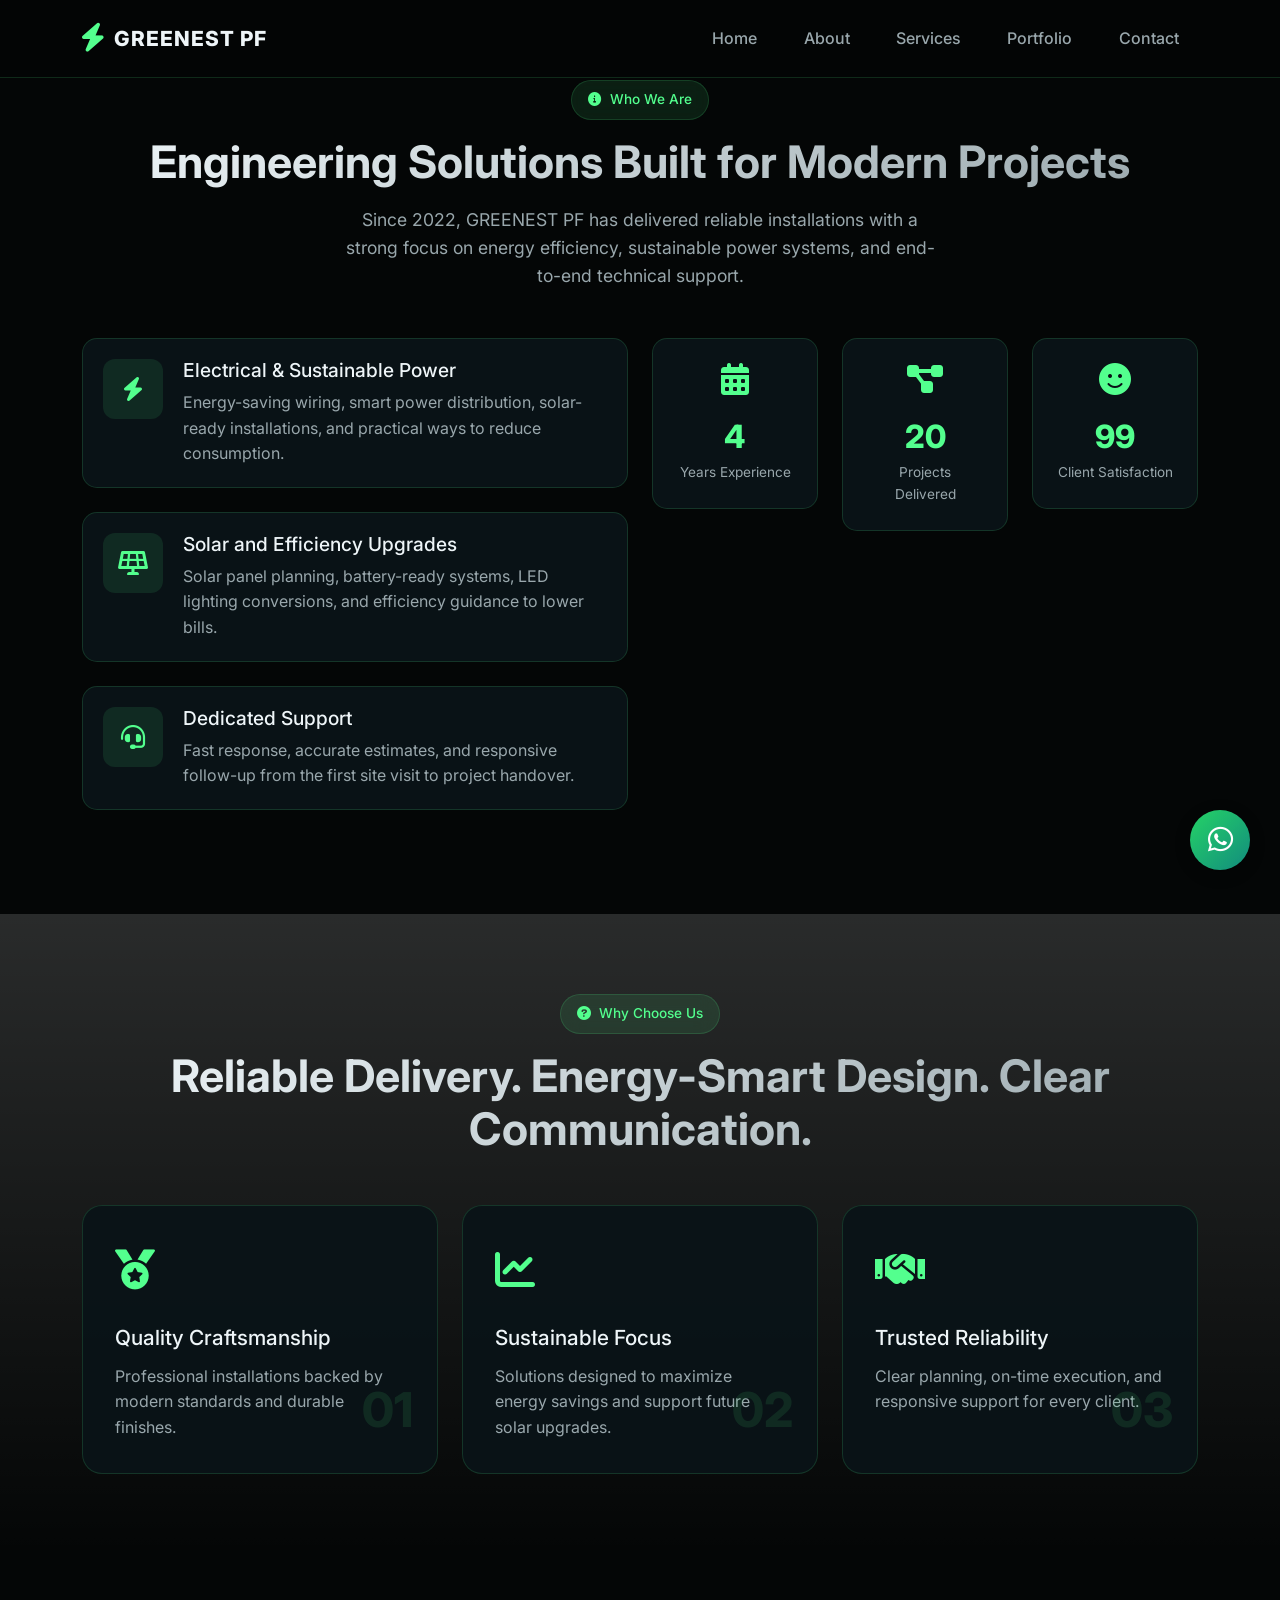
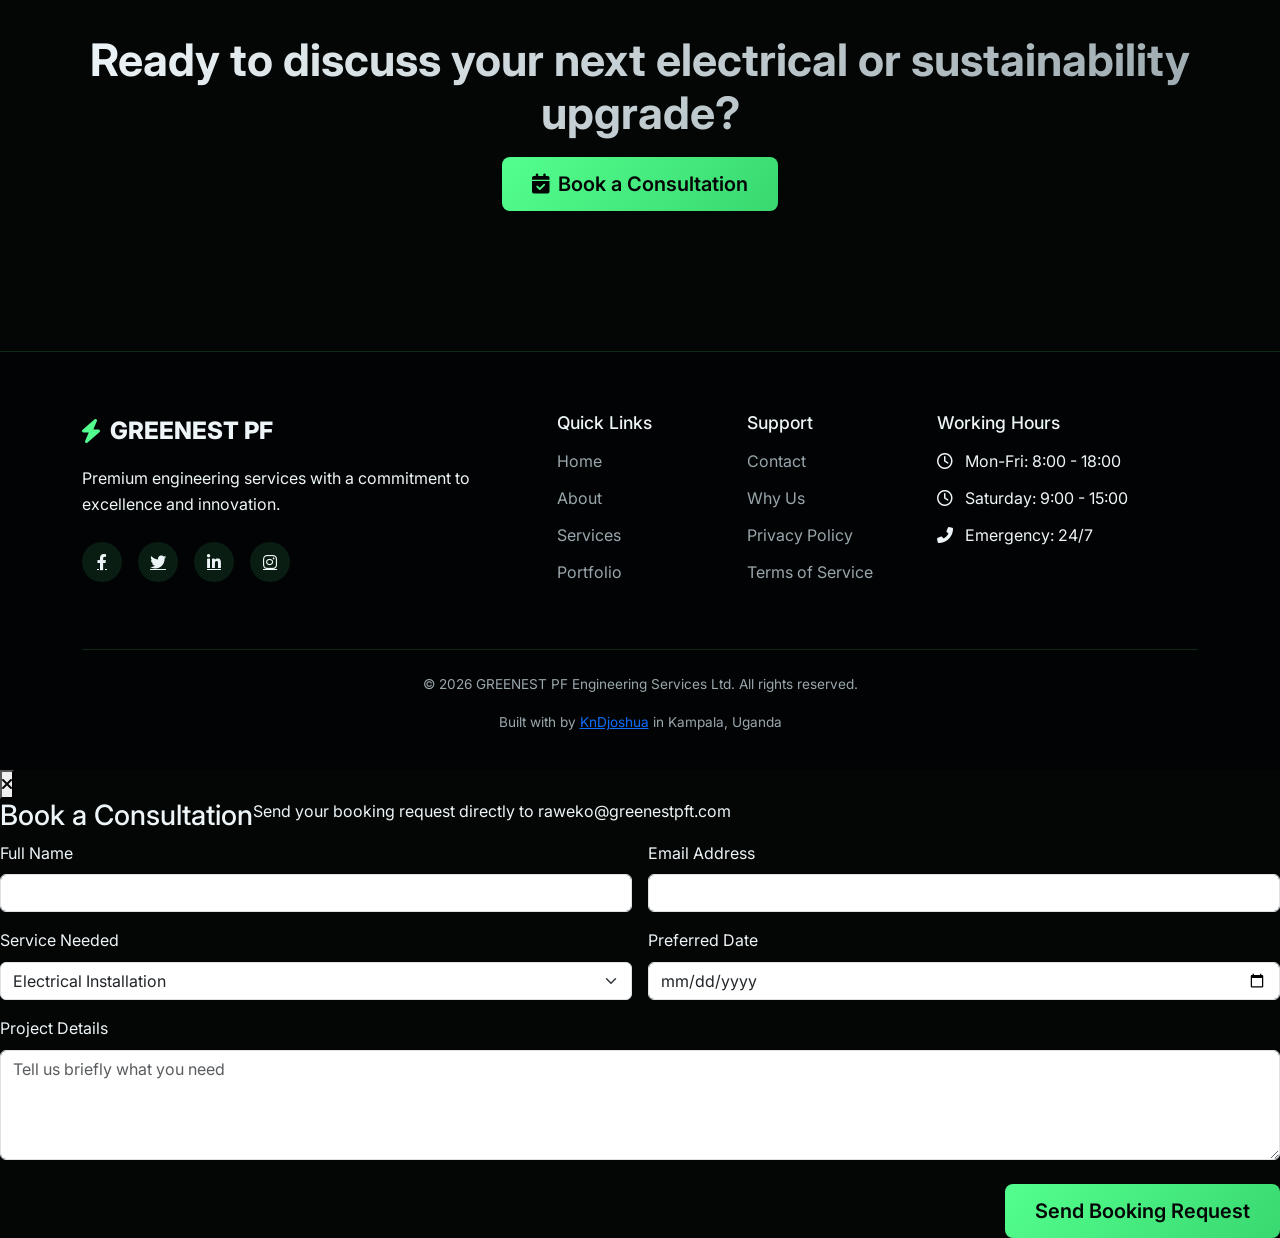
==== about.html @ 0a7f395a "Create about.html" ====
<!DOCTYPE html>
<html lang="en">

<head>
    <meta charset="UTF-8">
    <meta name="viewport" content="width=device-width, initial-scale=1.0, user-scalable=yes">
    <meta name="description"
        content="GREENEST PF Engineering Services Ltd offers electrical, plumbing, tiling, painting, maintenance, gypsum board and fabrication services in Kampala.">
    <meta name="keywords" content="engineering, electrical, plumbing, construction, Kampala, Uganda">
    <meta name="author" content="GREENEST PF Engineering Services Ltd">
    <meta name="theme-color" content="#040606">
    <title>About | GREENEST PF</title>
    <link href="https://cdn.jsdelivr.net/npm/bootstrap@5.3.0/dist/css/bootstrap.min.css" rel="stylesheet">
    <link rel="stylesheet" href="https://cdnjs.cloudflare.com/ajax/libs/font-awesome/6.0.0-beta3/css/all.min.css">
    <link
        href="https://fonts.googleapis.com/css2?family=Inter:opsz,wght@14..32,300;14..32,400;14..32,500;14..32,600;14..32,700;14..32,800&display=swap"
        rel="stylesheet">
    <link href="https://unpkg.com/aos@2.3.1/dist/aos.css" rel="stylesheet">
    <link rel="stylesheet" href="styles.css">
</head>

<body>
    <div class="scroll-progress"></div>

    <nav class="navbar navbar-expand-lg fixed-top" id="mainNav">
        <div class="container">
            <a class="navbar-brand" href="index.html">
                <div class="logo-wrapper">
                    <i class="fas fa-bolt"></i>
                    <span class="brand-text">GREENEST PF</span>
                </div>
            </a>
            <button class="navbar-toggler" type="button" data-bs-toggle="collapse" data-bs-target="#navbarNav"
                aria-controls="navbarNav" aria-expanded="false" aria-label="Toggle navigation">
                <span class="navbar-toggler-icon"></span>
            </button>
            <div class="collapse navbar-collapse" id="navbarNav">
                <ul class="navbar-nav ms-auto">
                    <li class="nav-item"><a class="nav-link" href="index.html">Home</a></li>
                    <li class="nav-item"><a class="nav-link" href="about.html">About</a></li>
                    <li class="nav-item"><a class="nav-link" href="services.html">Services</a></li>
                    <li class="nav-item"><a class="nav-link" href="portfolio.html">Portfolio</a></li>
                    <li class="nav-item"><a class="nav-link" href="contact.html">Contact</a></li>
                </ul>
            </div>
        </div>
    </nav>

    <main>
        <section class="section-padding pt-7" id="about">
            <div class="container">
                <div class="text-center mb-5" data-aos="fade-up">
                    <div class="section-badge d-inline-flex align-items-center mb-3">
                        <i class="fas fa-info-circle me-2"></i>
                        <span>Who We Are</span>
                    </div>
                    <h2 class="section-title mb-3">Engineering Solutions Built for Modern Projects</h2>
                    <p class="section-subtitle mx-auto">Since 2022, GREENEST PF has delivered reliable installations
                        with a strong focus on energy efficiency, sustainable power systems, and end-to-end technical
                        support.</p>
                </div>

                <div class="row g-4 align-items-start">
                    <div class="col-lg-6" data-aos="fade-right" data-aos-delay="100">
                        <div class="about-features">
                            <div class="about-feature mb-4">
                                <div class="feature-icon"><i class="fas fa-bolt"></i></div>
                                <div class="feature-content">
                                    <h3>Electrical & Sustainable Power</h3>
                                    <p>Energy-saving wiring, smart power distribution, solar-ready installations, and
                                        practical ways to reduce consumption.</p>
                                </div>
                            </div>
                            <div class="about-feature mb-4">
                                <div class="feature-icon"><i class="fas fa-solar-panel"></i></div>
                                <div class="feature-content">
                                    <h3>Solar and Efficiency Upgrades</h3>
                                    <p>Solar panel planning, battery-ready systems, LED lighting conversions, and
                                        efficiency guidance to lower bills.</p>
                                </div>
                            </div>
                            <div class="about-feature mb-4">
                                <div class="feature-icon"><i class="fas fa-headset"></i></div>
                                <div class="feature-content">
                                    <h3>Dedicated Support</h3>
                                    <p>Fast response, accurate estimates, and responsive follow-up from the first site
                                        visit to project handover.</p>
                                </div>
                            </div>
                        </div>
                    </div>

                    <div class="col-lg-6" data-aos="fade-left" data-aos-delay="200">
                        <div class="row g-4">
                            <div class="col-md-4">
                                <div class="stats-card text-center">
                                    <i class="fas fa-calendar-alt stats-icon"></i>
                                    <div class="stats-number" data-count="4">0</div>
                                    <div class="stats-label">Years Experience</div>
                                </div>
                            </div>
                            <div class="col-md-4">
                                <div class="stats-card text-center">
                                    <i class="fas fa-project-diagram stats-icon"></i>
                                    <div class="stats-number" data-count="20">0</div>
                                    <div class="stats-label">Projects Delivered</div>
                                </div>
                            </div>
                            <div class="col-md-4">
                                <div class="stats-card text-center">
                                    <i class="fas fa-smile stats-icon"></i>
                                    <div class="stats-number" data-count="99">0</div>
                                    <div class="stats-label">Client Satisfaction</div>
                                </div>
                            </div>
                        </div>
                    </div>
                </div>
            </div>
        </section>

        <section class="section-padding bg-gradient">
            <div class="container">
                <div class="text-center mb-5" data-aos="fade-up">
                    <div class="section-badge d-inline-flex align-items-center mb-3">
                        <i class="fas fa-question-circle me-2"></i>
                        <span>Why Choose Us</span>
                    </div>
                    <h2 class="section-title mb-3">Reliable Delivery. Energy-Smart Design. Clear Communication.</h2>
                </div>
                <div class="row g-4">
                    <div class="col-md-4" data-aos="fade-up" data-aos-delay="0">
                        <div class="why-card">
                            <div class="why-icon"><i class="fas fa-medal"></i></div>
                            <h3>Quality Craftsmanship</h3>
                            <p>Professional installations backed by modern standards and durable finishes.</p>
                            <div class="why-number">01</div>
                        </div>
                    </div>
                    <div class="col-md-4" data-aos="fade-up" data-aos-delay="100">
                        <div class="why-card">
                            <div class="why-icon"><i class="fas fa-chart-line"></i></div>
                            <h3>Sustainable Focus</h3>
                            <p>Solutions designed to maximize energy savings and support future solar upgrades.</p>
                            <div class="why-number">02</div>
                        </div>
                    </div>
                    <div class="col-md-4" data-aos="fade-up" data-aos-delay="200">
                        <div class="why-card">
                            <div class="why-icon"><i class="fas fa-handshake"></i></div>
                            <h3>Trusted Reliability</h3>
                            <p>Clear planning, on-time execution, and responsive support for every client.</p>
                            <div class="why-number">03</div>
                        </div>
                    </div>
                </div>
            </div>
        </section>

        <section class="section-padding text-center" data-aos="fade-up">
            <div class="container">
                <h3 class="section-title mb-3">Ready to discuss your next electrical or sustainability upgrade?</h3>
                <button type="button" class="btn btn-primary btn-lg open-booking">
                    <i class="fas fa-calendar-check me-2"></i>Book a Consultation
                </button>
            </div>
        </section>
    </main>

    <footer class="footer">
        <div class="container">
            <div class="row g-4">
                <div class="col-lg-5">
                    <div class="footer-brand"><i class="fas fa-bolt"></i><span>GREENEST PF</span></div>
                    <p class="mt-3">Premium engineering services with a commitment to excellence and innovation.</p>
                    <div class="social-links mt-4">
                        <a href="#"><i class="fab fa-facebook-f"></i></a>
                        <a href="#"><i class="fab fa-twitter"></i></a>
                        <a href="#"><i class="fab fa-linkedin-in"></i></a>
                        <a href="#"><i class="fab fa-instagram"></i></a>
                    </div>
                </div>
                <div class="col-lg-2">
                    <h4>Quick Links</h4>
                    <ul class="footer-links list-unstyled">
                        <li><a href="index.html">Home</a></li>
                        <li><a href="about.html">About</a></li>
                        <li><a href="services.html">Services</a></li>
                        <li><a href="portfolio.html">Portfolio</a></li>
                    </ul>
                </div>
                <div class="col-lg-2">
                    <h4>Support</h4>
                    <ul class="footer-links list-unstyled">
                        <li><a href="contact.html">Contact</a></li>
                        <li><a href="about.html">Why Us</a></li>
                        <li><a href="#">Privacy Policy</a></li>
                        <li><a href="#">Terms of Service</a></li>
                    </ul>
                </div>
                <div class="col-lg-3">
                    <h4>Working Hours</h4>
                    <ul class="footer-links list-unstyled">
                        <li><i class="far fa-clock me-2"></i> Mon-Fri: 8:00 - 18:00</li>
                        <li><i class="far fa-clock me-2"></i> Saturday: 9:00 - 15:00</li>
                        <li><i class="fas fa-phone-alt me-2"></i> Emergency: 24/7</li>
                    </ul>
                </div>
            </div>

            <div class="footer-bottom text-center mt-5 pt-4">
                <p>&copy; 2026 GREENEST PF Engineering Services Ltd. All rights reserved.</p>
                <p class="mt-2">Built with by <a href="https://kndjoshua.github.io/KnD/">KnDjoshua</a> in Kampala,
                    Uganda</p>
            </div>
        </div>
    </footer>

    <a href="https://wa.me/256783756775" class="whatsapp-float" target="_blank">
        <i class="fab fa-whatsapp"></i>
        <span class="whatsapp-tooltip">Chat with us</span>
    </a>

    <div class="booking-modal" id="bookingModal" aria-hidden="true">
        <div class="booking-modal-content">
            <button type="button" class="modal-close close-booking"><i class="fas fa-times"></i></button>
            <div class="modal-header">
                <h3>Book a Consultation</h3>
                <p>Send your booking request directly to raweko@greenestpft.com</p>
            </div>
            <form id="bookingForm" class="booking-form">
                <div class="row g-3">
                    <div class="col-md-6">
                        <label for="bookingName" class="form-label">Full Name</label>
                        <input type="text" id="bookingName" name="name" class="form-control" required>
                    </div>
                    <div class="col-md-6">
                        <label for="bookingEmail" class="form-label">Email Address</label>
                        <input type="email" id="bookingEmail" name="email" class="form-control" required>
                    </div>
                    <div class="col-md-6">
                        <label for="bookingService" class="form-label">Service Needed</label>
                        <select id="bookingService" name="service" class="form-select" required>
                            <option value="Electrical Installation">Electrical Installation</option>
                            <option value="Solar & Efficiency Upgrade">Solar & Efficiency Upgrade</option>
                            <option value="Plumbing">Plumbing</option>
                            <option value="Tiling & Painting">Tiling & Painting</option>
                            <option value="Maintenance">Maintenance</option>
                            <option value="Gypsum Board Works">Gypsum Board Works</option>
                            <option value="Fabrication & Aluminum">Fabrication & Aluminum</option>
                        </select>
                    </div>
                    <div class="col-md-6">
                        <label for="bookingDate" class="form-label">Preferred Date</label>
                        <input type="date" id="bookingDate" name="date" class="form-control">
                    </div>
                    <div class="col-12">
                        <label for="bookingMessage" class="form-label">Project Details</label>
                        <textarea id="bookingMessage" name="message" class="form-control" rows="4"
                            placeholder="Tell us briefly what you need"></textarea>
                    </div>
                </div>
                <div class="text-end mt-4">
                    <button type="submit" class="btn btn-primary btn-lg">Send Booking Request</button>
                </div>
            </form>
        </div>
    </div>

    <script src="https://cdn.jsdelivr.net/npm/bootstrap@5.3.0/dist/js/bootstrap.bundle.min.js"></script>
    <script src="https://unpkg.com/aos@2.3.1/dist/aos.js"></script>
    <script src="script.js"></script>
</body>

</html>
---- styles.css ----
﻿/* ============================================
   VARIABLES & BASE STYLES
   ============================================ */
:root {
  --primary: #53ff8e;
  --primary-dark: #39d870;
  --primary-rgb: 83, 255, 142;
  --primary-glow: rgba(83, 255, 142, 0.3);
  
  --bg-dark: #040606;
  --bg-darker: #020304;
  --bg-card: rgba(10, 20, 24, 0.95);
  
  --text-primary: #eef5f8;
  --text-secondary: #99a7ac;
  --text-muted: #6b7b80;
  
  --border-light: rgba(83, 255, 142, 0.15);
  
  --transition-base: all 0.3s cubic-bezier(0.4, 0, 0.2, 1);
  --transition-slow: all 0.5s cubic-bezier(0.4, 0, 0.2, 1);
}

* {
  margin: 0;
  padding: 0;
  box-sizing: border-box;
}

html {
  scroll-behavior: smooth;
  scroll-padding-top: 80px;
}

body {
  background: var(--bg-dark);
  color: var(--text-primary);
  font-family: 'Inter', sans-serif;
  line-height: 1.6;
  overflow-x: hidden;
}

/* ============================================
   SCROLLBAR STYLING
   ============================================ */
::-webkit-scrollbar {
  width: 8px;
}

::-webkit-scrollbar-track {
  background: var(--bg-darker);
}

::-webkit-scrollbar-thumb {
  background: var(--primary);
  border-radius: 10px;
}

::-webkit-scrollbar-thumb:hover {
  background: var(--primary-dark);
}

/* ============================================
   SCROLL PROGRESS BAR
   ============================================ */
.scroll-progress {
  position: fixed;
  top: 0;
  left: 0;
  width: 0%;
  height: 3px;
  background: linear-gradient(90deg, var(--primary), var(--primary-dark));
  z-index: 1001;
  transition: width 0.1s ease;
}

/* ============================================
   SECTION PADDING
   ============================================ */
.section-padding {
  padding: 80px 0;
}

@media (max-width: 768px) {
  .section-padding {
    padding: 60px 0;
  }
}

/* ============================================
   GRADIENT BACKGROUND
   ============================================ */
.bg-gradient {
  background: linear-gradient(135deg, rgba(83, 255, 142, 0.03), rgba(83, 255, 142, 0.01));
  position: relative;
}

/* ============================================
   TYPOGRAPHY
   ============================================ */
.gradient-text {
  background: linear-gradient(135deg, var(--primary), #ffffff);
  -webkit-background-clip: text;
  background-clip: text;
  color: transparent;
}

.section-badge {
  display: inline-flex !important;
  padding: 8px 16px;
  background: rgba(var(--primary-rgb), 0.1);
  border: 1px solid var(--border-light);
  border-radius: 100px;
  font-size: 0.85rem;
  font-weight: 500;
  color: var(--primary);
  backdrop-filter: blur(10px);
}

.section-title {
  font-size: clamp(1.8rem, 4vw, 2.8rem);
  font-weight: 700;
  background: linear-gradient(135deg, var(--text-primary), var(--text-secondary));
  -webkit-background-clip: text;
  background-clip: text;
  color: transparent;
}

.section-subtitle {
  color: var(--text-secondary);
  max-width: 600px;
  font-size: 1.1rem;
}

/* ============================================
   NAVIGATION
   ============================================ */
.navbar {
  background: rgba(4, 6, 6, 0.95);
  backdrop-filter: blur(20px);
  padding: 1rem 0;
  transition: var(--transition-base);
  border-bottom: 1px solid var(--border-light);
}

.navbar.scrolled {
  padding: 0.7rem 0;
  background: rgba(4, 6, 6, 0.98);
  box-shadow: 0 4px 20px rgba(0, 0, 0, 0.3);
}

.navbar-brand {
  padding: 0;
}

.logo-wrapper {
  display: flex;
  align-items: center;
  gap: 10px;
}

.logo-wrapper i {
  font-size: 1.8rem;
  color: var(--primary);
  animation: pulse 2s infinite;
}

@keyframes pulse {
  0%, 100% {
    text-shadow: 0 0 0px var(--primary-glow);
  }
  50% {
    text-shadow: 0 0 10px var(--primary-glow);
  }
}

.brand-text {
  font-size: 1.3rem;
  font-weight: 800;
  letter-spacing: 1px;
  color: var(--text-primary);
}

.navbar-nav {
  gap: 0.5rem;
}

.nav-link {
  color: var(--text-secondary) !important;
  font-weight: 500;
  padding: 0.6rem 1.2rem !important;
  border-radius: 100px;
  transition: var(--transition-base);
}

.nav-link:hover,
.nav-link.active {
  color: var(--primary) !important;
  background: rgba(var(--primary-rgb), 0.1);
}

.navbar-toggler {
  border-color: var(--border-light);
  background: rgba(255, 255, 255, 0.05);
}

.navbar-toggler-icon {
  background-image: url("data:image/svg+xml,%3csvg xmlns='http://www.w3.org/2000/svg' viewBox='0 0 30 30'%3e%3cpath stroke='rgba(83, 255, 142, 1)' stroke-linecap='round' stroke-miterlimit='10' stroke-width='2' d='M4 7h22M4 15h22M4 23h22'/%3e%3c/svg%3e");
}

/* ============================================
   HERO SECTION
   ============================================ */
.hero-section {
  min-height: 100vh;
  display: flex;
  align-items: center;
  position: relative;
  overflow: hidden;
  padding: 100px 0 60px;
}

.hero-overlay {
  position: absolute;
  inset: 0;
  background: 
    radial-gradient(circle at 20% 50%, rgba(83, 255, 142, 0.08), transparent 50%),
    radial-gradient(circle at 80% 80%, rgba(83, 255, 142, 0.05), transparent 50%);
  pointer-events: none;
}

.hero-badge {
  display: inline-flex;
  align-items: center;
  padding: 8px 16px;
  background: rgba(var(--primary-rgb), 0.1);
  border: 1px solid var(--border-light);
  border-radius: 100px;
  font-size: 0.85rem;
  backdrop-filter: blur(10px);
}

.hero-title {
  font-size: clamp(2rem, 5vw, 4rem);
  font-weight: 800;
  line-height: 1.2;
}

.hero-text {
  color: var(--text-secondary);
  font-size: 1.1rem;
  line-height: 1.8;
}

.btn-primary {
  background: linear-gradient(135deg, var(--primary), var(--primary-dark));
  border: none;
  color: var(--bg-dark);
  font-weight: 600;
  padding: 12px 30px;
  transition: var(--transition-base);
}

.btn-primary:hover {
  transform: translateY(-3px);
  box-shadow: 0 8px 25px var(--primary-glow);
}

.btn-outline-light {
  border: 2px solid var(--border-light);
  color: var(--text-primary);
  padding: 12px 30px;
  transition: var(--transition-base);
}

.btn-outline-light:hover {
  border-color: var(--primary);
  background: rgba(var(--primary-rgb), 0.1);
  transform: translateY(-3px);
}

.stat-card {
  text-align: center;
}

.stat-number {
  font-size: 2rem;
  font-weight: 800;
  color: var(--primary);
}

.stat-label {
  font-size: 0.85rem;
  color: var(--text-secondary);
}

.hero-card {
  background: var(--bg-card);
  backdrop-filter: blur(20px);
  border: 1px solid var(--border-light);
  border-radius: 20px;
  padding: 2rem;
  box-shadow: 0 20px 40px rgba(0, 0, 0, 0.3);
}

.hero-card-header {
  display: flex;
  align-items: center;
  padding-bottom: 1rem;
  margin-bottom: 1.5rem;
  border-bottom: 1px solid var(--border-light);
  color: var(--primary);
  font-weight: 600;
}

.hero-service-list li {
  padding: 12px 0;
  color: var(--text-secondary);
  transition: var(--transition-base);
  cursor: pointer;
}

.hero-service-list li:hover {
  transform: translateX(10px);
  color: var(--text-primary);
}

.hero-service-list li i {
  color: var(--primary);
  width: 25px;
}

.hero-card-footer {
  display: flex;
  align-items: center;
  padding-top: 1rem;
  margin-top: 1rem;
  border-top: 1px solid var(--border-light);
  font-size: 0.85rem;
  color: var(--primary);
}

.scroll-indicator {
  position: absolute;
  bottom: 30px;
  left: 50%;
  transform: translateX(-50%);
  display: flex;
  align-items: center;
  gap: 10px;
  color: var(--text-secondary);
  font-size: 0.85rem;
  animation: bounce 2s infinite;
  cursor: pointer;
}

@keyframes bounce {
  0%, 100% {
    transform: translateX(-50%) translateY(0);
  }
  50% {
    transform: translateX(-50%) translateY(10px);
  }
}

/* ============================================
   ABOUT SECTION
   ============================================ */
.about-feature {
  display: flex;
  gap: 20px;
  padding: 20px;
  background: var(--bg-card);
  border-radius: 15px;
  border: 1px solid var(--border-light);
  transition: var(--transition-base);
}

.about-feature:hover {
  transform: translateX(10px);
  border-color: var(--primary);
}

.feature-icon {
  width: 60px;
  height: 60px;
  background: rgba(var(--primary-rgb), 0.1);
  border-radius: 12px;
  display: flex;
  align-items: center;
  justify-content: center;
  font-size: 1.5rem;
  color: var(--primary);
  flex-shrink: 0;
}

.feature-content h3 {
  font-size: 1.2rem;
  margin-bottom: 0.5rem;
}

.feature-content p {
  color: var(--text-secondary);
  margin: 0;
}

.stats-card {
  background: var(--bg-card);
  border: 1px solid var(--border-light);
  border-radius: 15px;
  padding: 1.5rem;
  transition: var(--transition-base);
}

.stats-card:hover {
  transform: translateY(-5px);
  border-color: var(--primary);
}

.stats-icon {
  font-size: 2rem;
  color: var(--primary);
  margin-bottom: 1rem;
}

.stats-number {
  font-size: 2rem;
  font-weight: 800;
  color: var(--primary);
}

.stats-label {
  font-size: 0.85rem;
  color: var(--text-secondary);
}

/* ============================================
   SERVICES SECTION
   ============================================ */
.service-card {
  background: var(--bg-card);
  border: 1px solid var(--border-light);
  border-radius: 20px;
  padding: 2rem;
  position: relative;
  overflow: hidden;
  transition: var(--transition-base);
  height: 100%;
}

.service-card:hover {
  transform: translateY(-8px);
  border-color: var(--primary);
  box-shadow: 0 10px 30px rgba(0, 0, 0, 0.3);
}

.service-icon {
  font-size: 2.5rem;
  color: var(--primary);
  margin-bottom: 1.5rem;
}

.service-card h3 {
  font-size: 1.3rem;
  margin-bottom: 0.8rem;
}

.service-card p {
  color: var(--text-secondary);
  line-height: 1.6;
  margin: 0;
}

.service-overlay {
  position: absolute;
  inset: 0;
  background: radial-gradient(circle at center, rgba(var(--primary-rgb), 0.05), transparent);
  opacity: 0;
  transition: var(--transition-base);
}

.service-card:hover .service-overlay {
  opacity: 1;
}

/* ============================================
   PORTFOLIO SECTION
   ============================================ */
.portfolio-card {
  position: relative;
  border-radius: 15px;
  overflow: hidden;
  cursor: pointer;
  aspect-ratio: 1;
}

.portfolio-image {
  width: 100%;
  height: 100%;
  background: linear-gradient(135deg, rgba(var(--primary-rgb), 0.1), rgba(var(--primary-rgb), 0.05));
  display: flex;
  align-items: center;
  justify-content: center;
  font-size: 4rem;
  color: var(--primary);
  transition: var(--transition-base);
}

.portfolio-overlay {
  position: absolute;
  inset: 0;
  background: rgba(4, 6, 6, 0.95);
  backdrop-filter: blur(10px);
  display: flex;
  flex-direction: column;
  align-items: center;
  justify-content: center;
  text-align: center;
  opacity: 0;
  transition: var(--transition-base);
  padding: 1.5rem;
}

.portfolio-card:hover .portfolio-overlay {
  opacity: 1;
}

.portfolio-card:hover .portfolio-image {
  transform: scale(1.1);
}

.portfolio-overlay h4 {
  font-size: 1.2rem;
  margin-bottom: 0.5rem;
}

.portfolio-overlay p {
  color: var(--text-secondary);
  margin-bottom: 1rem;
}

.view-more {
  color: var(--primary);
  font-size: 0.85rem;
  font-weight: 500;
}

/* ============================================
   WHY US SECTION
   ============================================ */
.why-card {
  background: var(--bg-card);
  border: 1px solid var(--border-light);
  border-radius: 20px;
  padding: 2rem;
  position: relative;
  transition: var(--transition-base);
  height: 100%;
}

.why-card:hover {
  transform: translateY(-5px);
  border-color: var(--primary);
}

.why-icon {
  font-size: 2.5rem;
  color: var(--primary);
  margin-bottom: 1.5rem;
}

.why-card h3 {
  font-size: 1.3rem;
  margin-bottom: 0.8rem;
}

.why-card p {
  color: var(--text-secondary);
  margin: 0;
}

.why-number {
  position: absolute;
  bottom: 1.5rem;
  right: 1.5rem;
  font-size: 3rem;
  font-weight: 800;
  color: rgba(var(--primary-rgb), 0.1);
}

/* ============================================
   CONTACT SECTION
   ============================================ */
.contact-info {
  background: var(--bg-card);
  border: 1px solid var(--border-light);
  border-radius: 20px;
  padding: 2rem;
  height: 100%;
}

.contact-icon {
  width: 50px;
  height: 50px;
  background: rgba(var(--primary-rgb), 0.1);
  border-radius: 12px;
  display: flex;
  align-items: center;
  justify-content: center;
  font-size: 1.3rem;
  color: var(--primary);
  flex-shrink: 0;
  margin-right: 1rem;
}

.contact-item h4 {
  font-size: 1rem;
  color: var(--text-secondary);
  margin-bottom: 0.3rem;
}

.contact-item a,
.contact-item p {
  color: var(--text-primary);
  text-decoration: none;
  transition: var(--transition-base);
}

.contact-item a:hover {
  color: var(--primary);
}

.contact-map {
  background: var(--bg-card);
  border: 1px solid var(--border-light);
  border-radius: 20px;
  overflow: hidden;
  height: 100%;
  min-height: 400px;
}

/* ============================================
   FOOTER
   ============================================ */
.footer {
  background: var(--bg-darker);
  border-top: 1px solid var(--border-light);
  padding: 60px 0 20px;
  margin-top: 60px;
}

.footer-brand {
  display: inline-flex;
  align-items: center;
  gap: 10px;
  font-size: 1.5rem;
  font-weight: 800;
}

.footer-brand i {
  color: var(--primary);
}

.footer-brand span {
  color: var(--text-primary);
}

.footer h4 {
  font-size: 1.1rem;
  margin-bottom: 1rem;
  color: var(--text-primary);
}

.footer-links li {
  margin-bottom: 0.7rem;
}

.footer-links a {
  color: var(--text-secondary);
  text-decoration: none;
  transition: var(--transition-base);
}

.footer-links a:hover {
  color: var(--primary);
  padding-left: 5px;
}

.social-links {
  display: flex;
  gap: 1rem;
}

.social-links a {
  width: 40px;
  height: 40px;
  background: rgba(var(--primary-rgb), 0.1);
  border-radius: 50%;
  display: flex;
  align-items: center;
  justify-content: center;
  color: var(--text-primary);
  transition: var(--transition-base);
}

.social-links a:hover {
  background: var(--primary);
  color: var(--bg-dark);
  transform: translateY(-3px);
}

.footer-bottom {
  border-top: 1px solid var(--border-light);
  padding-top: 20px;
  margin-top: 20px;
  color: var(--text-secondary);
  font-size: 0.85rem;
}

/* ============================================
   WHATSAPP FLOAT BUTTON
   ============================================ */
.whatsapp-float {
  position: fixed;
  bottom: 30px;
  right: 30px;
  width: 60px;
  height: 60px;
  background: linear-gradient(135deg, #25d366, #128C7E);
  border-radius: 50%;
  display: flex;
  align-items: center;
  justify-content: center;
  color: white;
  font-size: 1.8rem;
  box-shadow: 0 4px 15px rgba(0, 0, 0, 0.3);
  transition: var(--transition-base);
  z-index: 99;
  text-decoration: none;
}

.whatsapp-float:hover {
  transform: scale(1.1) rotate(5deg);
  box-shadow: 0 8px 25px rgba(0, 0, 0, 0.4);
  color: white;
}

.whatsapp-tooltip {
  position: absolute;
  right: 70px;
  background: var(--bg-card);
  backdrop-filter: blur(10px);
  padding: 0.5rem 1rem;
  border-radius: 100px;
  font-size: 0.8rem;
  white-space: nowrap;
  opacity: 0;
  pointer-events: none;
  transition: var(--transition-base);
}

.whatsapp-float:hover .whatsapp-tooltip {
  opacity: 1;
  transform: translateX(-5px);
}

/* ============================================
   RESPONSIVE FIXES
   ============================================ */
@media (max-width: 991px) {
  .navbar-collapse {
    background: rgba(4, 6, 6, 0.98);
    backdrop-filter: blur(20px);
    padding: 1rem;
    border-radius: 15px;
    margin-top: 1rem;
  }
  
  .navbar-nav {
    gap: 0;
  }
  
  .nav-link {
    text-align: center;
    padding: 0.8rem !important;
  }
}

@media (max-width: 768px) {
  .hero-section {
    padding: 80px 0 40px;
  }
  
  .hero-buttons {
    flex-direction: column;
  }
  
  .hero-buttons .btn {
    width: 100%;
  }
  
  .hero-stats {
    margin-top: 1rem;
  }
  
  .about-feature {
    flex-direction: column;
    text-align: center;
  }
  
  .feature-icon {
    margin: 0 auto;
  }
  
  .stats-card {
    margin-bottom: 1rem;
  }
  
  .contact-map {
    min-height: 300px;
  }
  
  .footer {
    text-align: center;
  }
  
  .social-links {
    justify-content: center;
  }
  
  .whatsapp-float {
    bottom: 20px;
    right: 20px;
    width: 50px;
    height: 50px;
    font-size: 1.5rem;
  }
}

@media (max-width: 576px) {
  .section-padding {
    padding: 40px 0;
  }
  
  .hero-stats .col-4 {
    padding: 0 0.5rem;
  }
  
  .stat-number {
    font-size: 1.5rem;
  }
  
  .stat-label {
    font-size: 0.7rem;
  }
  
  .hero-card {
    padding: 1.5rem;
  }
  
  .service-card {
    padding: 1.5rem;
  }
}

/* ============================================
   ANIMATIONS
   ============================================ */
@keyframes fadeInUp {
  from {
    opacity: 0;
    transform: translateY(30px);
  }
  to {
    opacity: 1;
    transform: translateY(0);
  }
}

.fade-in-up {
  animation: fadeInUp 0.6s ease forwards;
}
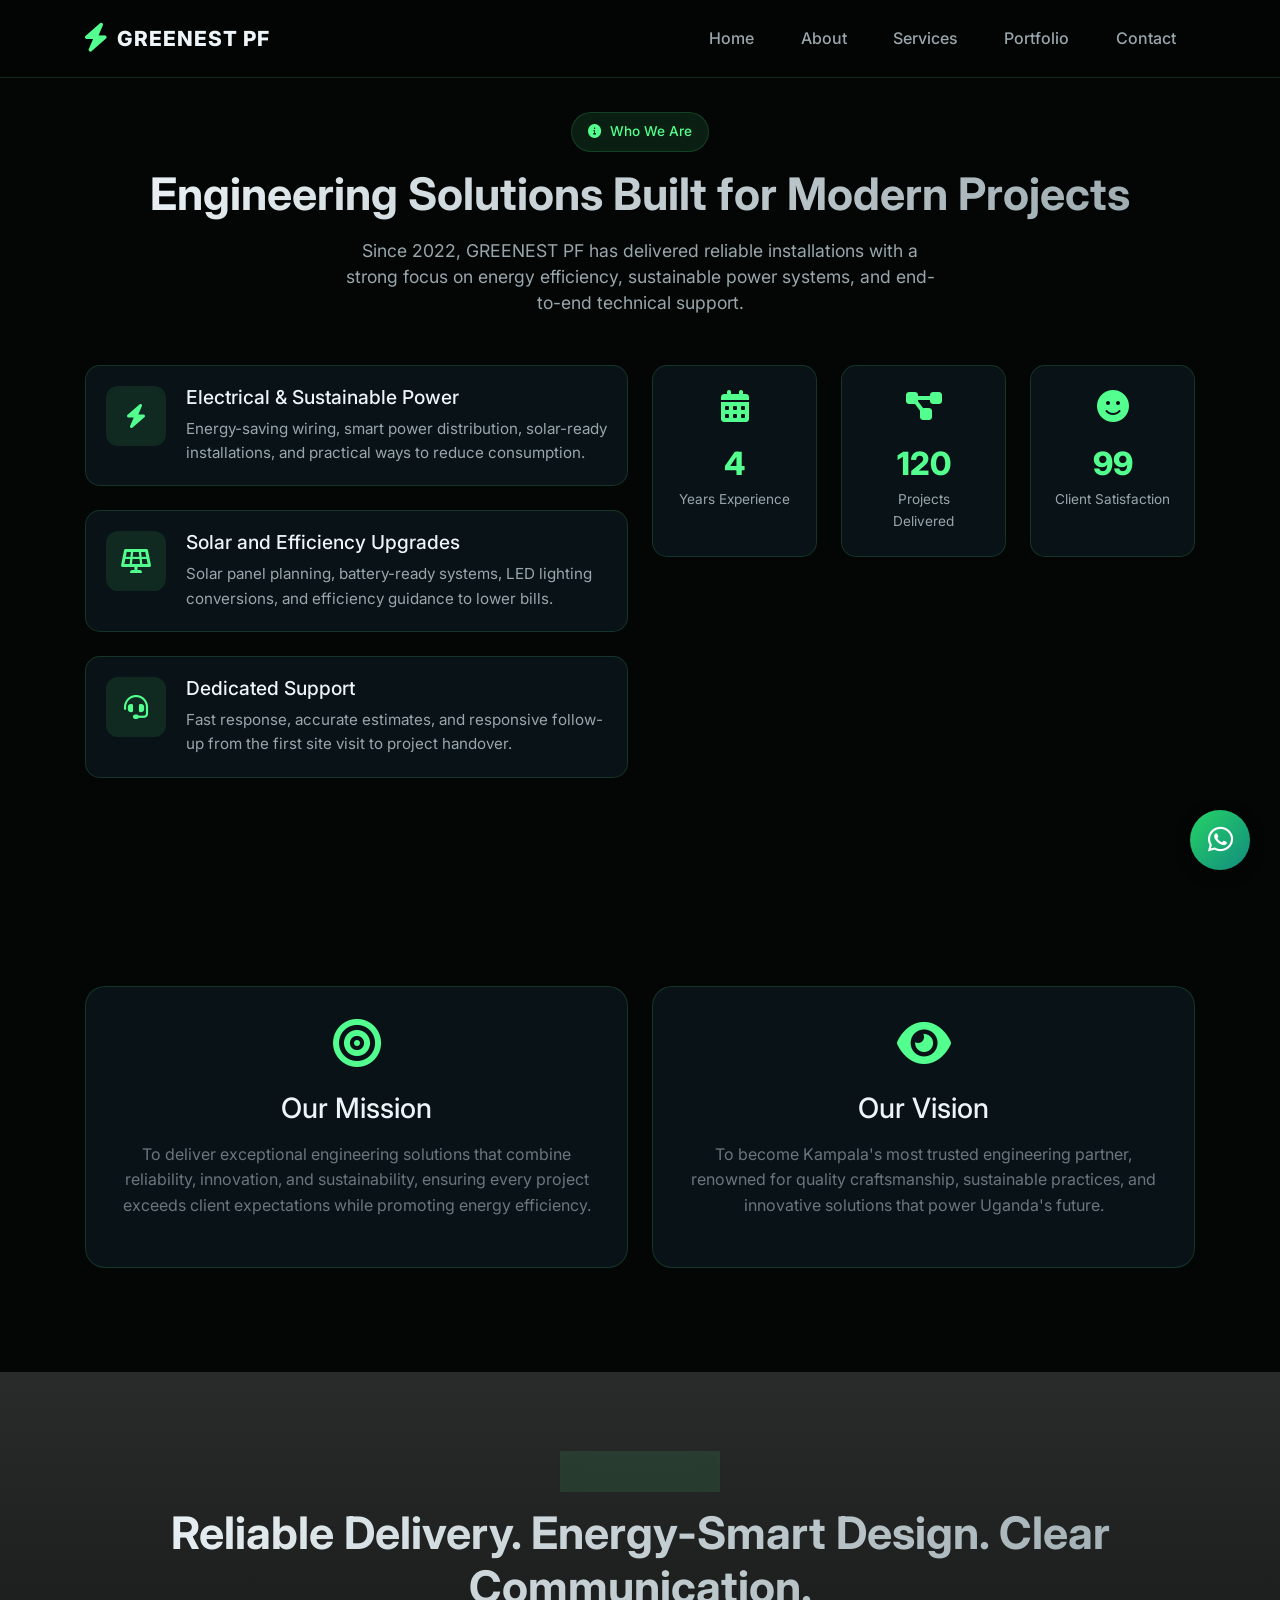
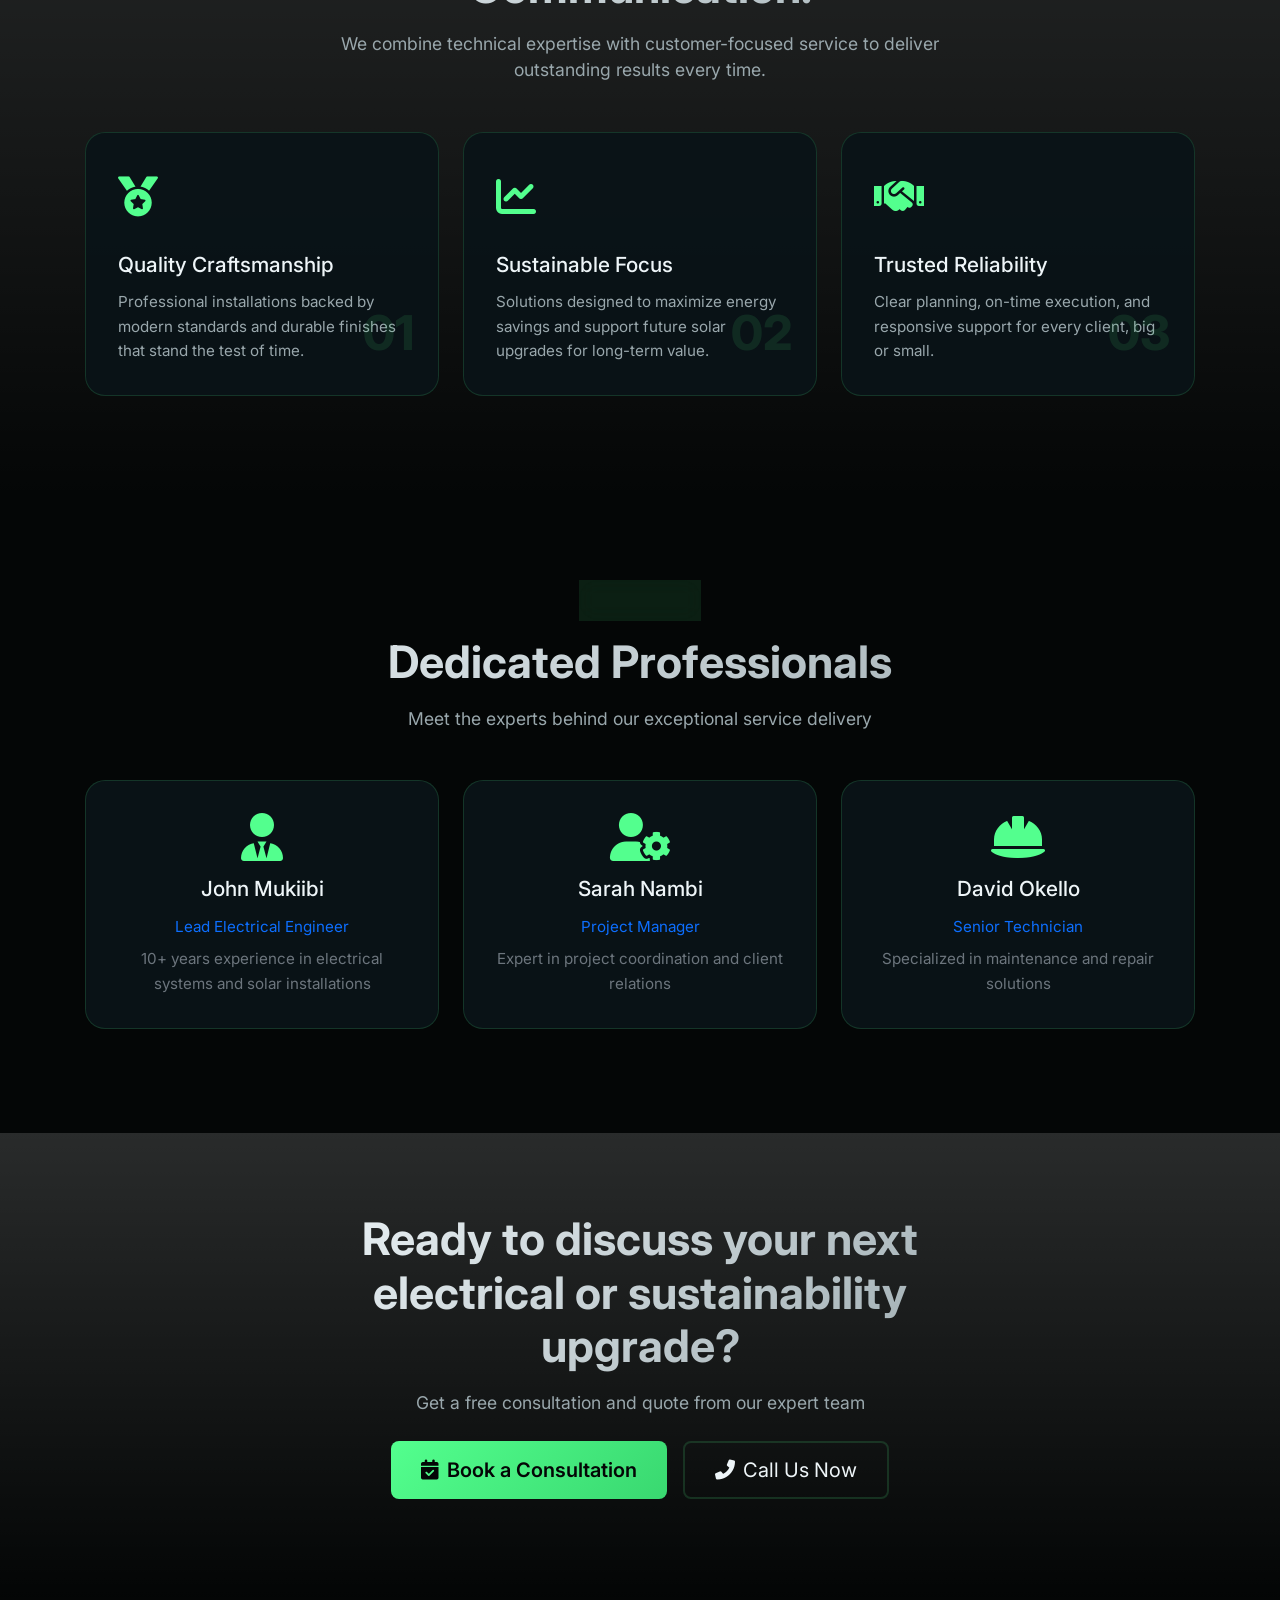
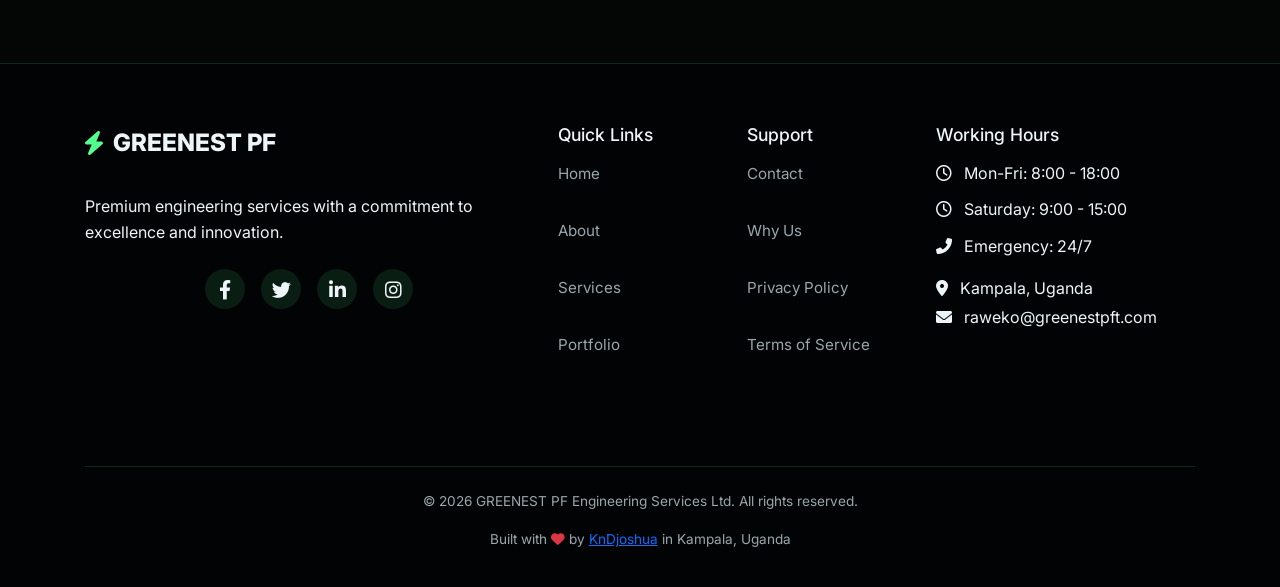
==== commit 60d1f74b: "Update about.html" ====
--- a/about.html
+++ b/about.html
@@ -3,13 +3,26 @@
 
 <head>
     <meta charset="UTF-8">
-    <meta name="viewport" content="width=device-width, initial-scale=1.0, user-scalable=yes">
+    <meta name="viewport" content="width=device-width, initial-scale=1.0, user-scalable=yes, viewport-fit=cover">
     <meta name="description"
         content="GREENEST PF Engineering Services Ltd offers electrical, plumbing, tiling, painting, maintenance, gypsum board and fabrication services in Kampala.">
     <meta name="keywords" content="engineering, electrical, plumbing, construction, Kampala, Uganda">
     <meta name="author" content="GREENEST PF Engineering Services Ltd">
     <meta name="theme-color" content="#040606">
-    <title>About | GREENEST PF</title>
+    
+    <!-- Open Graph tags -->
+    <meta property="og:title" content="About GREENEST PF | Engineering Excellence in Kampala">
+    <meta property="og:description" content="Premium electrical, plumbing, tiling, painting, and fabrication services">
+    <meta property="og:type" content="website">
+    
+    <title>About | GREENEST PF - Engineering Excellence in Kampala</title>
+    
+    <!-- Preconnect for faster loading -->
+    <link rel="preconnect" href="https://cdn.jsdelivr.net">
+    <link rel="preconnect" href="https://cdnjs.cloudflare.com">
+    <link rel="preconnect" href="https://fonts.googleapis.com">
+    <link rel="preconnect" href="https://fonts.gstatic.com" crossorigin>
+    
     <link href="https://cdn.jsdelivr.net/npm/bootstrap@5.3.0/dist/css/bootstrap.min.css" rel="stylesheet">
     <link rel="stylesheet" href="https://cdnjs.cloudflare.com/ajax/libs/font-awesome/6.0.0-beta3/css/all.min.css">
     <link
@@ -17,27 +30,57 @@
         rel="stylesheet">
     <link href="https://unpkg.com/aos@2.3.1/dist/aos.css" rel="stylesheet">
     <link rel="stylesheet" href="styles.css">
+    
+    <!-- Critical CSS for above-the-fold -->
+    <style>
+        body {
+            opacity: 0;
+            transition: opacity 0.3s ease;
+        }
+        body.loaded {
+            opacity: 1;
+        }
+        .scroll-progress {
+            position: fixed;
+            top: 0;
+            left: 0;
+            width: 0%;
+            height: 3px;
+            background: linear-gradient(90deg, #53ff8e, #39d870);
+            z-index: 1001;
+            transition: width 0.1s ease;
+        }
+        .pt-7 {
+            padding-top: 7rem;
+        }
+        @media (max-width: 768px) {
+            .pt-7 {
+                padding-top: 5rem;
+            }
+        }
+    </style>
 </head>
 
 <body>
     <div class="scroll-progress"></div>
 
+    <!-- Navigation -->
     <nav class="navbar navbar-expand-lg fixed-top" id="mainNav">
         <div class="container">
-            <a class="navbar-brand" href="index.html">
+            <a class="navbar-brand" href="index.html" aria-label="GREENEST PF Home">
                 <div class="logo-wrapper">
-                    <i class="fas fa-bolt"></i>
+                    <i class="fas fa-bolt" aria-hidden="true"></i>
                     <span class="brand-text">GREENEST PF</span>
                 </div>
             </a>
             <button class="navbar-toggler" type="button" data-bs-toggle="collapse" data-bs-target="#navbarNav"
-                aria-controls="navbarNav" aria-expanded="false" aria-label="Toggle navigation">
+                aria-controls="navbarNav" aria-expanded="false" aria-label="Toggle navigation menu">
                 <span class="navbar-toggler-icon"></span>
             </button>
             <div class="collapse navbar-collapse" id="navbarNav">
                 <ul class="navbar-nav ms-auto">
                     <li class="nav-item"><a class="nav-link" href="index.html">Home</a></li>
-                    <li class="nav-item"><a class="nav-link" href="about.html">About</a></li>
+                    <li class="nav-item"><a class="nav-link active" href="about.html">About</a></li>
                     <li class="nav-item"><a class="nav-link" href="services.html">Services</a></li>
                     <li class="nav-item"><a class="nav-link" href="portfolio.html">Portfolio</a></li>
                     <li class="nav-item"><a class="nav-link" href="contact.html">Contact</a></li>
@@ -47,14 +90,15 @@
     </nav>
 
     <main>
+        <!-- Hero About Section -->
         <section class="section-padding pt-7" id="about">
             <div class="container">
                 <div class="text-center mb-5" data-aos="fade-up">
                     <div class="section-badge d-inline-flex align-items-center mb-3">
-                        <i class="fas fa-info-circle me-2"></i>
+                        <i class="fas fa-info-circle me-2" aria-hidden="true"></i>
                         <span>Who We Are</span>
                     </div>
-                    <h2 class="section-title mb-3">Engineering Solutions Built for Modern Projects</h2>
+                    <h1 class="section-title mb-3">Engineering Solutions Built for Modern Projects</h1>
                     <p class="section-subtitle mx-auto">Since 2022, GREENEST PF has delivered reliable installations
                         with a strong focus on energy efficiency, sustainable power systems, and end-to-end technical
                         support.</p>
@@ -64,7 +108,7 @@
                     <div class="col-lg-6" data-aos="fade-right" data-aos-delay="100">
                         <div class="about-features">
                             <div class="about-feature mb-4">
-                                <div class="feature-icon"><i class="fas fa-bolt"></i></div>
+                                <div class="feature-icon"><i class="fas fa-bolt" aria-hidden="true"></i></div>
                                 <div class="feature-content">
                                     <h3>Electrical & Sustainable Power</h3>
                                     <p>Energy-saving wiring, smart power distribution, solar-ready installations, and
@@ -72,7 +116,7 @@
                                 </div>
                             </div>
                             <div class="about-feature mb-4">
-                                <div class="feature-icon"><i class="fas fa-solar-panel"></i></div>
+                                <div class="feature-icon"><i class="fas fa-solar-panel" aria-hidden="true"></i></div>
                                 <div class="feature-content">
                                     <h3>Solar and Efficiency Upgrades</h3>
                                     <p>Solar panel planning, battery-ready systems, LED lighting conversions, and
@@ -80,7 +124,7 @@
                                 </div>
                             </div>
                             <div class="about-feature mb-4">
-                                <div class="feature-icon"><i class="fas fa-headset"></i></div>
+                                <div class="feature-icon"><i class="fas fa-headset" aria-hidden="true"></i></div>
                                 <div class="feature-content">
                                     <h3>Dedicated Support</h3>
                                     <p>Fast response, accurate estimates, and responsive follow-up from the first site
@@ -92,23 +136,23 @@
 
                     <div class="col-lg-6" data-aos="fade-left" data-aos-delay="200">
                         <div class="row g-4">
-                            <div class="col-md-4">
+                            <div class="col-md-4 col-6">
                                 <div class="stats-card text-center">
-                                    <i class="fas fa-calendar-alt stats-icon"></i>
+                                    <i class="fas fa-calendar-alt stats-icon" aria-hidden="true"></i>
                                     <div class="stats-number" data-count="4">0</div>
                                     <div class="stats-label">Years Experience</div>
                                 </div>
                             </div>
-                            <div class="col-md-4">
+                            <div class="col-md-4 col-6">
                                 <div class="stats-card text-center">
-                                    <i class="fas fa-project-diagram stats-icon"></i>
-                                    <div class="stats-number" data-count="20">0</div>
+                                    <i class="fas fa-project-diagram stats-icon" aria-hidden="true"></i>
+                                    <div class="stats-number" data-count="120">0</div>
                                     <div class="stats-label">Projects Delivered</div>
                                 </div>
                             </div>
-                            <div class="col-md-4">
+                            <div class="col-md-4 col-6">
                                 <div class="stats-card text-center">
-                                    <i class="fas fa-smile stats-icon"></i>
+                                    <i class="fas fa-smile stats-icon" aria-hidden="true"></i>
                                     <div class="stats-number" data-count="99">0</div>
                                     <div class="stats-label">Client Satisfaction</div>
                                 </div>
@@ -119,37 +163,65 @@
             </div>
         </section>
 
+        <!-- Mission & Vision Section -->
+        <section class="section-padding">
+            <div class="container">
+                <div class="row g-4">
+                    <div class="col-md-6" data-aos="fade-up" data-aos-delay="0">
+                        <div class="contact-info h-100">
+                            <div class="text-center mb-4">
+                                <i class="fas fa-bullseye" style="font-size: 3rem; color: var(--primary);"></i>
+                            </div>
+                            <h3 class="text-center mb-3">Our Mission</h3>
+                            <p class="text-center text-secondary">To deliver exceptional engineering solutions that combine reliability, innovation, and sustainability, ensuring every project exceeds client expectations while promoting energy efficiency.</p>
+                        </div>
+                    </div>
+                    <div class="col-md-6" data-aos="fade-up" data-aos-delay="100">
+                        <div class="contact-info h-100">
+                            <div class="text-center mb-4">
+                                <i class="fas fa-eye" style="font-size: 3rem; color: var(--primary);"></i>
+                            </div>
+                            <h3 class="text-center mb-3">Our Vision</h3>
+                            <p class="text-center text-secondary">To become Kampala's most trusted engineering partner, renowned for quality craftsmanship, sustainable practices, and innovative solutions that power Uganda's future.</p>
+                        </div>
+                    </div>
+                </div>
+            </div>
+        </section>
+
+        <!-- Why Choose Us Section -->
         <section class="section-padding bg-gradient">
             <div class="container">
                 <div class="text-center mb-5" data-aos="fade-up">
                     <div class="section-badge d-inline-flex align-items-center mb-3">
-                        <i class="fas fa-question-circle me-2"></i>
+                        <i class="fas fa-question-circle me-2" aria-hidden="true"></i>
                         <span>Why Choose Us</span>
                     </div>
                     <h2 class="section-title mb-3">Reliable Delivery. Energy-Smart Design. Clear Communication.</h2>
+                    <p class="section-subtitle mx-auto">We combine technical expertise with customer-focused service to deliver outstanding results every time.</p>
                 </div>
                 <div class="row g-4">
-                    <div class="col-md-4" data-aos="fade-up" data-aos-delay="0">
-                        <div class="why-card">
-                            <div class="why-icon"><i class="fas fa-medal"></i></div>
+                    <div class="col-md-4 col-12" data-aos="fade-up" data-aos-delay="0">
+                        <div class="why-card h-100">
+                            <div class="why-icon"><i class="fas fa-medal" aria-hidden="true"></i></div>
                             <h3>Quality Craftsmanship</h3>
-                            <p>Professional installations backed by modern standards and durable finishes.</p>
+                            <p>Professional installations backed by modern standards and durable finishes that stand the test of time.</p>
                             <div class="why-number">01</div>
                         </div>
                     </div>
-                    <div class="col-md-4" data-aos="fade-up" data-aos-delay="100">
-                        <div class="why-card">
-                            <div class="why-icon"><i class="fas fa-chart-line"></i></div>
+                    <div class="col-md-4 col-12" data-aos="fade-up" data-aos-delay="100">
+                        <div class="why-card h-100">
+                            <div class="why-icon"><i class="fas fa-chart-line" aria-hidden="true"></i></div>
                             <h3>Sustainable Focus</h3>
-                            <p>Solutions designed to maximize energy savings and support future solar upgrades.</p>
+                            <p>Solutions designed to maximize energy savings and support future solar upgrades for long-term value.</p>
                             <div class="why-number">02</div>
                         </div>
                     </div>
-                    <div class="col-md-4" data-aos="fade-up" data-aos-delay="200">
-                        <div class="why-card">
-                            <div class="why-icon"><i class="fas fa-handshake"></i></div>
+                    <div class="col-md-4 col-12" data-aos="fade-up" data-aos-delay="200">
+                        <div class="why-card h-100">
+                            <div class="why-icon"><i class="fas fa-handshake" aria-hidden="true"></i></div>
                             <h3>Trusted Reliability</h3>
-                            <p>Clear planning, on-time execution, and responsive support for every client.</p>
+                            <p>Clear planning, on-time execution, and responsive support for every client, big or small.</p>
                             <div class="why-number">03</div>
                         </div>
                     </div>
@@ -157,30 +229,82 @@
             </div>
         </section>
 
-        <section class="section-padding text-center" data-aos="fade-up">
+        <!-- Team Section -->
+        <section class="section-padding">
             <div class="container">
-                <h3 class="section-title mb-3">Ready to discuss your next electrical or sustainability upgrade?</h3>
-                <button type="button" class="btn btn-primary btn-lg open-booking">
-                    <i class="fas fa-calendar-check me-2"></i>Book a Consultation
-                </button>
+                <div class="text-center mb-5" data-aos="fade-up">
+                    <div class="section-badge d-inline-flex align-items-center mb-3">
+                        <i class="fas fa-users me-2"></i>
+                        <span>Our Team</span>
+                    </div>
+                    <h2 class="section-title mb-3">Dedicated Professionals</h2>
+                    <p class="section-subtitle mx-auto">Meet the experts behind our exceptional service delivery</p>
+                </div>
+                <div class="row g-4">
+                    <div class="col-md-4 col-12" data-aos="fade-up" data-aos-delay="0">
+                        <div class="service-card text-center">
+                            <i class="fas fa-user-tie" style="font-size: 3rem; color: var(--primary); margin-bottom: 1rem;"></i>
+                            <h3>John Mukiibi</h3>
+                            <p class="text-primary mb-2">Lead Electrical Engineer</p>
+                            <p class="text-secondary small">10+ years experience in electrical systems and solar installations</p>
+                        </div>
+                    </div>
+                    <div class="col-md-4 col-12" data-aos="fade-up" data-aos-delay="100">
+                        <div class="service-card text-center">
+                            <i class="fas fa-user-cog" style="font-size: 3rem; color: var(--primary); margin-bottom: 1rem;"></i>
+                            <h3>Sarah Nambi</h3>
+                            <p class="text-primary mb-2">Project Manager</p>
+                            <p class="text-secondary small">Expert in project coordination and client relations</p>
+                        </div>
+                    </div>
+                    <div class="col-md-4 col-12" data-aos="fade-up" data-aos-delay="200">
+                        <div class="service-card text-center">
+                            <i class="fas fa-hard-hat" style="font-size: 3rem; color: var(--primary); margin-bottom: 1rem;"></i>
+                            <h3>David Okello</h3>
+                            <p class="text-primary mb-2">Senior Technician</p>
+                            <p class="text-secondary small">Specialized in maintenance and repair solutions</p>
+                        </div>
+                    </div>
+                </div>
+            </div>
+        </section>
+
+        <!-- CTA Section -->
+        <section class="section-padding text-center bg-gradient" data-aos="fade-up">
+            <div class="container">
+                <div class="row justify-content-center">
+                    <div class="col-lg-8">
+                        <h3 class="section-title mb-3">Ready to discuss your next electrical or sustainability upgrade?</h3>
+                        <p class="section-subtitle mx-auto mb-4">Get a free consultation and quote from our expert team</p>
+                        <div class="d-flex flex-wrap justify-content-center gap-3">
+                            <button type="button" class="btn btn-primary btn-lg open-booking">
+                                <i class="fas fa-calendar-check me-2" aria-hidden="true"></i>Book a Consultation
+                            </button>
+                            <a href="tel:+256783756775" class="btn btn-outline-light btn-lg">
+                                <i class="fas fa-phone-alt me-2" aria-hidden="true"></i>Call Us Now
+                            </a>
+                        </div>
+                    </div>
+                </div>
             </div>
         </section>
     </main>
 
+    <!-- Footer -->
     <footer class="footer">
         <div class="container">
             <div class="row g-4">
-                <div class="col-lg-5">
-                    <div class="footer-brand"><i class="fas fa-bolt"></i><span>GREENEST PF</span></div>
+                <div class="col-lg-5 col-md-12">
+                    <div class="footer-brand"><i class="fas fa-bolt" aria-hidden="true"></i><span>GREENEST PF</span></div>
                     <p class="mt-3">Premium engineering services with a commitment to excellence and innovation.</p>
                     <div class="social-links mt-4">
-                        <a href="#"><i class="fab fa-facebook-f"></i></a>
-                        <a href="#"><i class="fab fa-twitter"></i></a>
-                        <a href="#"><i class="fab fa-linkedin-in"></i></a>
-                        <a href="#"><i class="fab fa-instagram"></i></a>
-                    </div>
-                </div>
-                <div class="col-lg-2">
+                        <a href="#" aria-label="Facebook"><i class="fab fa-facebook-f"></i></a>
+                        <a href="#" aria-label="Twitter"><i class="fab fa-twitter"></i></a>
+                        <a href="#" aria-label="LinkedIn"><i class="fab fa-linkedin-in"></i></a>
+                        <a href="#" aria-label="Instagram"><i class="fab fa-instagram"></i></a>
+                    </div>
+                </div>
+                <div class="col-lg-2 col-md-4 col-6">
                     <h4>Quick Links</h4>
                     <ul class="footer-links list-unstyled">
                         <li><a href="index.html">Home</a></li>
@@ -189,7 +313,7 @@
                         <li><a href="portfolio.html">Portfolio</a></li>
                     </ul>
                 </div>
-                <div class="col-lg-2">
+                <div class="col-lg-2 col-md-4 col-6">
                     <h4>Support</h4>
                     <ul class="footer-links list-unstyled">
                         <li><a href="contact.html">Contact</a></li>
@@ -198,49 +322,61 @@
                         <li><a href="#">Terms of Service</a></li>
                     </ul>
                 </div>
-                <div class="col-lg-3">
+                <div class="col-lg-3 col-md-4">
                     <h4>Working Hours</h4>
                     <ul class="footer-links list-unstyled">
-                        <li><i class="far fa-clock me-2"></i> Mon-Fri: 8:00 - 18:00</li>
-                        <li><i class="far fa-clock me-2"></i> Saturday: 9:00 - 15:00</li>
-                        <li><i class="fas fa-phone-alt me-2"></i> Emergency: 24/7</li>
+                        <li><i class="far fa-clock me-2" aria-hidden="true"></i> Mon-Fri: 8:00 - 18:00</li>
+                        <li><i class="far fa-clock me-2" aria-hidden="true"></i> Saturday: 9:00 - 15:00</li>
+                        <li><i class="fas fa-phone-alt me-2" aria-hidden="true"></i> Emergency: 24/7</li>
                     </ul>
+                    <div class="mt-3">
+                        <p class="mb-1"><i class="fas fa-map-marker-alt me-2"></i> Kampala, Uganda</p>
+                        <p><i class="fas fa-envelope me-2"></i> raweko@greenestpft.com</p>
+                    </div>
                 </div>
             </div>
 
             <div class="footer-bottom text-center mt-5 pt-4">
                 <p>&copy; 2026 GREENEST PF Engineering Services Ltd. All rights reserved.</p>
-                <p class="mt-2">Built with by <a href="https://kndjoshua.github.io/KnD/">KnDjoshua</a> in Kampala,
-                    Uganda</p>
+                <p class="mt-2">Built with <i class="fas fa-heart text-danger"></i> by <a href="https://kndjoshua.github.io/KnD/" target="_blank" rel="noopener noreferrer">KnDjoshua</a> in Kampala, Uganda</p>
             </div>
         </div>
     </footer>
 
-    <a href="https://wa.me/256783756775" class="whatsapp-float" target="_blank">
-        <i class="fab fa-whatsapp"></i>
+    <!-- WhatsApp Float Button -->
+    <a href="https://wa.me/256783756775" class="whatsapp-float" target="_blank" rel="noopener noreferrer" aria-label="Chat on WhatsApp">
+        <i class="fab fa-whatsapp" aria-hidden="true"></i>
         <span class="whatsapp-tooltip">Chat with us</span>
     </a>
 
-    <div class="booking-modal" id="bookingModal" aria-hidden="true">
+    <!-- Booking Modal -->
+    <div class="booking-modal" id="bookingModal" aria-hidden="true" role="dialog" aria-labelledby="modalTitle">
         <div class="booking-modal-content">
-            <button type="button" class="modal-close close-booking"><i class="fas fa-times"></i></button>
+            <button type="button" class="modal-close close-booking" aria-label="Close modal">
+                <i class="fas fa-times" aria-hidden="true"></i>
+            </button>
             <div class="modal-header">
-                <h3>Book a Consultation</h3>
+                <h3 id="modalTitle">Book a Consultation</h3>
                 <p>Send your booking request directly to raweko@greenestpft.com</p>
             </div>
             <form id="bookingForm" class="booking-form">
                 <div class="row g-3">
-                    <div class="col-md-6">
-                        <label for="bookingName" class="form-label">Full Name</label>
+                    <div class="col-md-6 col-12">
+                        <label for="bookingName" class="form-label">Full Name *</label>
                         <input type="text" id="bookingName" name="name" class="form-control" required>
                     </div>
-                    <div class="col-md-6">
-                        <label for="bookingEmail" class="form-label">Email Address</label>
+                    <div class="col-md-6 col-12">
+                        <label for="bookingEmail" class="form-label">Email Address *</label>
                         <input type="email" id="bookingEmail" name="email" class="form-control" required>
                     </div>
-                    <div class="col-md-6">
-                        <label for="bookingService" class="form-label">Service Needed</label>
+                    <div class="col-md-6 col-12">
+                        <label for="bookingPhone" class="form-label">Phone Number</label>
+                        <input type="tel" id="bookingPhone" name="phone" class="form-control">
+                    </div>
+                    <div class="col-md-6 col-12">
+                        <label for="bookingService" class="form-label">Service Needed *</label>
                         <select id="bookingService" name="service" class="form-select" required>
+                            <option value="">Select a service</option>
                             <option value="Electrical Installation">Electrical Installation</option>
                             <option value="Solar & Efficiency Upgrade">Solar & Efficiency Upgrade</option>
                             <option value="Plumbing">Plumbing</option>
@@ -250,14 +386,14 @@
                             <option value="Fabrication & Aluminum">Fabrication & Aluminum</option>
                         </select>
                     </div>
-                    <div class="col-md-6">
+                    <div class="col-md-6 col-12">
                         <label for="bookingDate" class="form-label">Preferred Date</label>
                         <input type="date" id="bookingDate" name="date" class="form-control">
                     </div>
                     <div class="col-12">
                         <label for="bookingMessage" class="form-label">Project Details</label>
                         <textarea id="bookingMessage" name="message" class="form-control" rows="4"
-                            placeholder="Tell us briefly what you need"></textarea>
+                            placeholder="Tell us briefly about your project requirements"></textarea>
                     </div>
                 </div>
                 <div class="text-end mt-4">
@@ -267,9 +403,20 @@
         </div>
     </div>
 
-    <script src="https://cdn.jsdelivr.net/npm/bootstrap@5.3.0/dist/js/bootstrap.bundle.min.js"></script>
-    <script src="https://unpkg.com/aos@2.3.1/dist/aos.js"></script>
-    <script src="script.js"></script>
+    <!-- Scripts with defer for performance -->
+    <script src="https://cdn.jsdelivr.net/npm/bootstrap@5.3.0/dist/js/bootstrap.bundle.min.js" defer></script>
+    <script src="https://unpkg.com/aos@2.3.1/dist/aos.js" defer></script>
+    <script src="script.js" defer></script>
+    
+    <!-- Fallback initialization -->
+    <script>
+        window.addEventListener('load', function() {
+            if (typeof AOS !== 'undefined') {
+                AOS.refresh();
+            }
+            document.body.classList.add('loaded');
+        });
+    </script>
 </body>
 
 </html>
--- a/styles.css
+++ b/styles.css
@@ -6,30 +6,47 @@
   --primary-dark: #39d870;
   --primary-rgb: 83, 255, 142;
   --primary-glow: rgba(83, 255, 142, 0.3);
-  
+
   --bg-dark: #040606;
   --bg-darker: #020304;
   --bg-card: rgba(10, 20, 24, 0.95);
-  
+
   --text-primary: #eef5f8;
   --text-secondary: #99a7ac;
   --text-muted: #6b7b80;
-  
+
   --border-light: rgba(83, 255, 142, 0.15);
-  
+
   --transition-base: all 0.3s cubic-bezier(0.4, 0, 0.2, 1);
   --transition-slow: all 0.5s cubic-bezier(0.4, 0, 0.2, 1);
+  
+  /* Mobile touch targets minimum size */
+  --touch-target-min: 44px;
 }
 
 * {
   margin: 0;
   padding: 0;
   box-sizing: border-box;
+  -webkit-tap-highlight-color: transparent; /* Remove tap highlight on mobile */
 }
 
 html {
   scroll-behavior: smooth;
   scroll-padding-top: 80px;
+  font-size: 16px; /* Base for rem units */
+}
+
+@media (max-width: 768px) {
+  html {
+    font-size: 14px; /* Slightly smaller base on tablets */
+  }
+}
+
+@media (max-width: 480px) {
+  html {
+    font-size: 13px; /* Smaller base on phones */
+  }
 }
 
 body {
@@ -38,26 +55,31 @@
   font-family: 'Inter', sans-serif;
   line-height: 1.6;
   overflow-x: hidden;
-}
-
-/* ============================================
-   SCROLLBAR STYLING
-   ============================================ */
-::-webkit-scrollbar {
-  width: 8px;
-}
-
-::-webkit-scrollbar-track {
-  background: var(--bg-darker);
-}
-
-::-webkit-scrollbar-thumb {
-  background: var(--primary);
-  border-radius: 10px;
-}
-
-::-webkit-scrollbar-thumb:hover {
-  background: var(--primary-dark);
+  overflow-y: auto;
+  -webkit-font-smoothing: antialiased;
+  -moz-osx-font-smoothing: grayscale;
+}
+
+/* ============================================
+   SCROLLBAR STYLING (Mobile optional)
+   ============================================ */
+@media (min-width: 768px) {
+  ::-webkit-scrollbar {
+    width: 8px;
+  }
+
+  ::-webkit-scrollbar-track {
+    background: var(--bg-darker);
+  }
+
+  ::-webkit-scrollbar-thumb {
+    background: var(--primary);
+    border-radius: 10px;
+  }
+
+  ::-webkit-scrollbar-thumb:hover {
+    background: var(--primary-dark);
+  }
 }
 
 /* ============================================
@@ -75,15 +97,62 @@
 }
 
 /* ============================================
-   SECTION PADDING
+   SECTION PADDING - Enhanced Mobile
    ============================================ */
 .section-padding {
   padding: 80px 0;
 }
 
-@media (max-width: 768px) {
+@media (max-width: 992px) {
   .section-padding {
-    padding: 60px 0;
+    padding: 70px 0;
+  }
+}
+
+@media (max-width: 768px) {
+  .section-padding {
+    padding: 50px 0;
+  }
+}
+
+@media (max-width: 576px) {
+  .section-padding {
+    padding: 40px 0;
+  }
+}
+
+/* ============================================
+   CONTAINER OPTIMIZATION
+   ============================================ */
+.container {
+  width: 100%;
+  padding-right: 15px;
+  padding-left: 15px;
+  margin-right: auto;
+  margin-left: auto;
+}
+
+@media (min-width: 576px) {
+  .container {
+    max-width: 540px;
+  }
+}
+
+@media (min-width: 768px) {
+  .container {
+    max-width: 720px;
+  }
+}
+
+@media (min-width: 992px) {
+  .container {
+    max-width: 960px;
+  }
+}
+
+@media (min-width: 1200px) {
+  .container {
+    max-width: 1140px;
   }
 }
 
@@ -96,7 +165,7 @@
 }
 
 /* ============================================
-   TYPOGRAPHY
+   TYPOGRAPHY - Enhanced Mobile
    ============================================ */
 .gradient-text {
   background: linear-gradient(135deg, var(--primary), #ffffff);
@@ -111,29 +180,40 @@
   background: rgba(var(--primary-rgb), 0.1);
   border: 1px solid var(--border-light);
   border-radius: 100px;
-  font-size: 0.85rem;
+  font-size: clamp(0.75rem, 3vw, 0.85rem);
   font-weight: 500;
   color: var(--primary);
   backdrop-filter: blur(10px);
+  white-space: nowrap;
+}
+
+@media (max-width: 576px) {
+  .section-badge {
+    white-space: normal;
+    padding: 6px 12px;
+  }
 }
 
 .section-title {
-  font-size: clamp(1.8rem, 4vw, 2.8rem);
+  font-size: clamp(1.5rem, 6vw, 2.8rem);
   font-weight: 700;
   background: linear-gradient(135deg, var(--text-primary), var(--text-secondary));
   -webkit-background-clip: text;
   background-clip: text;
   color: transparent;
+  line-height: 1.2;
+  margin-bottom: 1rem;
 }
 
 .section-subtitle {
   color: var(--text-secondary);
   max-width: 600px;
-  font-size: 1.1rem;
-}
-
-/* ============================================
-   NAVIGATION
+  font-size: clamp(0.9rem, 4vw, 1.1rem);
+  line-height: 1.5;
+}
+
+/* ============================================
+   NAVIGATION - Enhanced Mobile
    ============================================ */
 .navbar {
   background: rgba(4, 6, 6, 0.95);
@@ -160,7 +240,7 @@
 }
 
 .logo-wrapper i {
-  font-size: 1.8rem;
+  font-size: clamp(1.5rem, 5vw, 1.8rem);
   color: var(--primary);
   animation: pulse 2s infinite;
 }
@@ -175,7 +255,7 @@
 }
 
 .brand-text {
-  font-size: 1.3rem;
+  font-size: clamp(1.1rem, 4vw, 1.3rem);
   font-weight: 800;
   letter-spacing: 1px;
   color: var(--text-primary);
@@ -183,6 +263,22 @@
 
 .navbar-nav {
   gap: 0.5rem;
+}
+
+@media (max-width: 991px) {
+  .navbar-collapse {
+    background: rgba(4, 6, 6, 0.98);
+    backdrop-filter: blur(20px);
+    padding: 1rem;
+    border-radius: 15px;
+    margin-top: 1rem;
+    max-height: calc(100vh - 80px);
+    overflow-y: auto;
+  }
+
+  .navbar-nav {
+    gap: 0;
+  }
 }
 
 .nav-link {
@@ -191,6 +287,18 @@
   padding: 0.6rem 1.2rem !important;
   border-radius: 100px;
   transition: var(--transition-base);
+  font-size: clamp(0.875rem, 3vw, 1rem);
+}
+
+@media (max-width: 991px) {
+  .nav-link {
+    text-align: center;
+    padding: 0.8rem !important;
+    min-height: var(--touch-target-min);
+    display: flex;
+    align-items: center;
+    justify-content: center;
+  }
 }
 
 .nav-link:hover,
@@ -202,6 +310,9 @@
 .navbar-toggler {
   border-color: var(--border-light);
   background: rgba(255, 255, 255, 0.05);
+  padding: 0.5rem;
+  min-width: var(--touch-target-min);
+  min-height: var(--touch-target-min);
 }
 
 .navbar-toggler-icon {
@@ -209,7 +320,7 @@
 }
 
 /* ============================================
-   HERO SECTION
+   HERO SECTION - Enhanced Mobile
    ============================================ */
 .hero-section {
   min-height: 100vh;
@@ -220,13 +331,122 @@
   padding: 100px 0 60px;
 }
 
+@media (max-width: 768px) {
+  .hero-section {
+    padding: 80px 0 40px;
+    min-height: auto;
+  }
+}
+
+@media (max-width: 576px) {
+  .hero-section {
+    padding: 70px 0 30px;
+  }
+}
+
+/* Hero Background Carousel */
+.hero-section .heroSwiper {
+  position: absolute;
+  top: 0;
+  left: 0;
+  width: 100%;
+  height: 100%;
+  z-index: 0;
+}
+
+.hero-section .swiper-slide {
+  background-size: cover;
+  background-position: center;
+}
+
+@media (max-width: 768px) {
+  .hero-section .swiper-slide {
+    background-attachment: scroll; /* Fix for mobile performance */
+  }
+}
+
+@media (min-width: 769px) {
+  .hero-section .swiper-slide {
+    background-attachment: fixed;
+  }
+}
+
+.hero-section .swiper-pagination {
+  bottom: 30px !important;
+  z-index: 10;
+}
+
+.hero-section .swiper-pagination-bullet {
+  background: rgba(255, 255, 255, 0.5);
+  opacity: 1;
+}
+
+.hero-section .swiper-pagination-bullet-active {
+  background: var(--primary);
+}
+
+.hero-section .swiper-button-next,
+.hero-section .swiper-button-prev {
+  color: var(--primary);
+  width: 40px;
+  height: 40px;
+  background: rgba(83, 255, 142, 0.1);
+  border-radius: 50%;
+  display: flex;
+  align-items: center;
+  justify-content: center;
+  z-index: 10;
+  transition: var(--transition-base);
+  backdrop-filter: blur(10px);
+}
+
+@media (max-width: 768px) {
+  .hero-section .swiper-button-next,
+  .hero-section .swiper-button-prev {
+    width: 30px;
+    height: 30px;
+    display: none; /* Hide on very small screens or keep - your choice */
+  }
+}
+
+@media (max-width: 480px) {
+  .hero-section .swiper-button-next,
+  .hero-section .swiper-button-prev {
+    display: none; /* Better UX to hide on tiny screens */
+  }
+}
+
+.hero-section .swiper-button-next:hover,
+.hero-section .swiper-button-prev:hover {
+  background: rgba(83, 255, 142, 0.2);
+}
+
+.hero-section .swiper-button-next::after,
+.hero-section .swiper-button-prev::after {
+  font-size: 18px;
+}
+
+@media (max-width: 768px) {
+  .hero-section .swiper-button-next::after,
+  .hero-section .swiper-button-prev::after {
+    font-size: 14px;
+  }
+}
+
 .hero-overlay {
   position: absolute;
   inset: 0;
-  background: 
+  background:
+    rgba(0, 0, 0, 0.4),
     radial-gradient(circle at 20% 50%, rgba(83, 255, 142, 0.08), transparent 50%),
     radial-gradient(circle at 80% 80%, rgba(83, 255, 142, 0.05), transparent 50%);
   pointer-events: none;
+  z-index: 1;
+}
+
+.hero-content {
+  position: relative;
+  z-index: 2;
 }
 
 .hero-badge {
@@ -236,20 +456,39 @@
   background: rgba(var(--primary-rgb), 0.1);
   border: 1px solid var(--border-light);
   border-radius: 100px;
-  font-size: 0.85rem;
+  font-size: clamp(0.75rem, 3vw, 0.85rem);
   backdrop-filter: blur(10px);
+  margin-bottom: 1rem;
+}
+
+@media (max-width: 576px) {
+  .hero-badge {
+    padding: 6px 12px;
+  }
 }
 
 .hero-title {
-  font-size: clamp(2rem, 5vw, 4rem);
+  font-size: clamp(1.8rem, 7vw, 4rem);
   font-weight: 800;
   line-height: 1.2;
+  margin-bottom: 1rem;
 }
 
 .hero-text {
   color: var(--text-secondary);
-  font-size: 1.1rem;
-  line-height: 1.8;
+  font-size: clamp(0.9rem, 4vw, 1.1rem);
+  line-height: 1.6;
+  margin-bottom: 1.5rem;
+}
+
+/* Buttons - Enhanced Mobile */
+.btn {
+  min-height: var(--touch-target-min);
+  display: inline-flex;
+  align-items: center;
+  justify-content: center;
+  white-space: normal;
+  word-break: break-word;
 }
 
 .btn-primary {
@@ -261,6 +500,13 @@
   transition: var(--transition-base);
 }
 
+@media (max-width: 768px) {
+  .btn-primary {
+    padding: 10px 24px;
+    font-size: 0.9rem;
+  }
+}
+
 .btn-primary:hover {
   transform: translateY(-3px);
   box-shadow: 0 8px 25px var(--primary-glow);
@@ -271,6 +517,14 @@
   color: var(--text-primary);
   padding: 12px 30px;
   transition: var(--transition-base);
+  background: transparent;
+}
+
+@media (max-width: 768px) {
+  .btn-outline-light {
+    padding: 10px 24px;
+    font-size: 0.9rem;
+  }
 }
 
 .btn-outline-light:hover {
@@ -279,19 +533,51 @@
   transform: translateY(-3px);
 }
 
+.hero-buttons {
+  display: flex;
+  gap: 1rem;
+  flex-wrap: wrap;
+}
+
+@media (max-width: 768px) {
+  .hero-buttons {
+    flex-direction: column;
+    width: 100%;
+  }
+  
+  .hero-buttons .btn {
+    width: 100%;
+  }
+}
+
 .stat-card {
   text-align: center;
+  padding: 0.5rem;
 }
 
 .stat-number {
-  font-size: 2rem;
+  font-size: clamp(1.2rem, 5vw, 2rem);
   font-weight: 800;
   color: var(--primary);
 }
 
 .stat-label {
-  font-size: 0.85rem;
+  font-size: clamp(0.7rem, 3vw, 0.85rem);
   color: var(--text-secondary);
+}
+
+@media (max-width: 576px) {
+  .hero-stats .col-4 {
+    padding: 0 0.5rem;
+  }
+  
+  .stat-number {
+    font-size: 1.2rem;
+  }
+  
+  .stat-label {
+    font-size: 0.65rem;
+  }
 }
 
 .hero-card {
@@ -301,6 +587,20 @@
   border-radius: 20px;
   padding: 2rem;
   box-shadow: 0 20px 40px rgba(0, 0, 0, 0.3);
+  margin-top: 2rem;
+}
+
+@media (max-width: 768px) {
+  .hero-card {
+    padding: 1.5rem;
+    margin-top: 1.5rem;
+  }
+}
+
+@media (max-width: 576px) {
+  .hero-card {
+    padding: 1.2rem;
+  }
 }
 
 .hero-card-header {
@@ -311,6 +611,7 @@
   border-bottom: 1px solid var(--border-light);
   color: var(--primary);
   font-weight: 600;
+  font-size: clamp(0.9rem, 3vw, 1rem);
 }
 
 .hero-service-list li {
@@ -318,6 +619,16 @@
   color: var(--text-secondary);
   transition: var(--transition-base);
   cursor: pointer;
+  display: flex;
+  align-items: center;
+  gap: 8px;
+  font-size: clamp(0.85rem, 3vw, 0.95rem);
+}
+
+@media (max-width: 576px) {
+  .hero-service-list li {
+    padding: 8px 0;
+  }
 }
 
 .hero-service-list li:hover {
@@ -328,15 +639,19 @@
 .hero-service-list li i {
   color: var(--primary);
   width: 25px;
+  flex-shrink: 0;
 }
 
 .hero-card-footer {
   display: flex;
   align-items: center;
+  justify-content: space-between;
+  flex-wrap: wrap;
+  gap: 0.5rem;
   padding-top: 1rem;
   margin-top: 1rem;
   border-top: 1px solid var(--border-light);
-  font-size: 0.85rem;
+  font-size: clamp(0.75rem, 3vw, 0.85rem);
   color: var(--primary);
 }
 
@@ -352,6 +667,20 @@
   font-size: 0.85rem;
   animation: bounce 2s infinite;
   cursor: pointer;
+  z-index: 10;
+}
+
+@media (max-width: 768px) {
+  .scroll-indicator {
+    bottom: 20px;
+    font-size: 0.75rem;
+  }
+}
+
+@media (max-width: 576px) {
+  .scroll-indicator {
+    display: none; /* Hide on very small screens if needed */
+  }
 }
 
 @keyframes bounce {
@@ -364,7 +693,7 @@
 }
 
 /* ============================================
-   ABOUT SECTION
+   ABOUT SECTION - Enhanced Mobile
    ============================================ */
 .about-feature {
   display: flex;
@@ -374,11 +703,27 @@
   border-radius: 15px;
   border: 1px solid var(--border-light);
   transition: var(--transition-base);
+  height: 100%;
+}
+
+@media (max-width: 768px) {
+  .about-feature {
+    flex-direction: column;
+    text-align: center;
+    gap: 15px;
+    padding: 1.5rem;
+  }
 }
 
 .about-feature:hover {
   transform: translateX(10px);
   border-color: var(--primary);
+}
+
+@media (max-width: 768px) {
+  .about-feature:hover {
+    transform: translateY(-5px);
+  }
 }
 
 .feature-icon {
@@ -394,14 +739,21 @@
   flex-shrink: 0;
 }
 
+@media (max-width: 768px) {
+  .feature-icon {
+    margin: 0 auto;
+  }
+}
+
 .feature-content h3 {
-  font-size: 1.2rem;
+  font-size: clamp(1rem, 4vw, 1.2rem);
   margin-bottom: 0.5rem;
 }
 
 .feature-content p {
   color: var(--text-secondary);
   margin: 0;
+  font-size: clamp(0.85rem, 3vw, 0.95rem);
 }
 
 .stats-card {
@@ -410,6 +762,15 @@
   border-radius: 15px;
   padding: 1.5rem;
   transition: var(--transition-base);
+  text-align: center;
+  height: 100%;
+}
+
+@media (max-width: 768px) {
+  .stats-card {
+    margin-bottom: 1rem;
+    padding: 1.2rem;
+  }
 }
 
 .stats-card:hover {
@@ -418,24 +779,24 @@
 }
 
 .stats-icon {
-  font-size: 2rem;
+  font-size: clamp(1.5rem, 5vw, 2rem);
   color: var(--primary);
   margin-bottom: 1rem;
 }
 
 .stats-number {
-  font-size: 2rem;
+  font-size: clamp(1.5rem, 5vw, 2rem);
   font-weight: 800;
   color: var(--primary);
 }
 
 .stats-label {
-  font-size: 0.85rem;
+  font-size: clamp(0.75rem, 3vw, 0.85rem);
   color: var(--text-secondary);
 }
 
 /* ============================================
-   SERVICES SECTION
+   SERVICES SECTION - Enhanced Mobile
    ============================================ */
 .service-card {
   background: var(--bg-card);
@@ -448,6 +809,18 @@
   height: 100%;
 }
 
+@media (max-width: 768px) {
+  .service-card {
+    padding: 1.5rem;
+  }
+}
+
+@media (max-width: 576px) {
+  .service-card {
+    padding: 1.2rem;
+  }
+}
+
 .service-card:hover {
   transform: translateY(-8px);
   border-color: var(--primary);
@@ -455,13 +828,19 @@
 }
 
 .service-icon {
-  font-size: 2.5rem;
+  font-size: clamp(2.5rem, 8vw, 3.5rem);
   color: var(--primary);
   margin-bottom: 1.5rem;
+  text-shadow: 0 2px 4px rgba(0, 0, 0, 0.3);
+  transition: var(--transition-base);
+}
+
+.service-card:hover .service-icon {
+  transform: scale(1.1);
 }
 
 .service-card h3 {
-  font-size: 1.3rem;
+  font-size: clamp(1.1rem, 4vw, 1.3rem);
   margin-bottom: 0.8rem;
 }
 
@@ -469,6 +848,7 @@
   color: var(--text-secondary);
   line-height: 1.6;
   margin: 0;
+  font-size: clamp(0.85rem, 3vw, 0.95rem);
 }
 
 .service-overlay {
@@ -484,69 +864,67 @@
 }
 
 /* ============================================
-   PORTFOLIO SECTION
-   ============================================ */
-.portfolio-card {
-  position: relative;
+   PORTFOLIO GALLERY - Enhanced Mobile
+   ============================================ */
+.portfolio-gallery {
+  margin-top: 2rem;
+}
+
+.portfolioSwiper {
+  width: 100%;
+  height: auto;
+  max-height: 400px;
+  aspect-ratio: 16/9;
+}
+
+@media (max-width: 768px) {
+  .portfolioSwiper {
+    max-height: 300px;
+  }
+}
+
+@media (max-width: 576px) {
+  .portfolioSwiper {
+    max-height: 250px;
+  }
+}
+
+.portfolioSwiper .swiper-slide {
+  text-align: center;
+  font-size: 18px;
+  background: #fff;
+  display: flex;
+  justify-content: center;
+  align-items: center;
   border-radius: 15px;
   overflow: hidden;
-  cursor: pointer;
-  aspect-ratio: 1;
-}
-
-.portfolio-image {
+}
+
+.portfolioSwiper .swiper-slide img {
+  display: block;
   width: 100%;
   height: 100%;
-  background: linear-gradient(135deg, rgba(var(--primary-rgb), 0.1), rgba(var(--primary-rgb), 0.05));
-  display: flex;
-  align-items: center;
-  justify-content: center;
-  font-size: 4rem;
-  color: var(--primary);
-  transition: var(--transition-base);
-}
-
-.portfolio-overlay {
-  position: absolute;
-  inset: 0;
-  background: rgba(4, 6, 6, 0.95);
-  backdrop-filter: blur(10px);
-  display: flex;
-  flex-direction: column;
-  align-items: center;
-  justify-content: center;
-  text-align: center;
-  opacity: 0;
-  transition: var(--transition-base);
-  padding: 1.5rem;
-}
-
-.portfolio-card:hover .portfolio-overlay {
-  opacity: 1;
-}
-
-.portfolio-card:hover .portfolio-image {
-  transform: scale(1.1);
-}
-
-.portfolio-overlay h4 {
-  font-size: 1.2rem;
-  margin-bottom: 0.5rem;
-}
-
-.portfolio-overlay p {
-  color: var(--text-secondary);
-  margin-bottom: 1rem;
-}
-
-.view-more {
-  color: var(--primary);
-  font-size: 0.85rem;
-  font-weight: 500;
-}
-
-/* ============================================
-   WHY US SECTION
+  object-fit: cover;
+}
+
+.portfolioSwiper .swiper-pagination {
+  bottom: 10px;
+}
+
+.portfolioSwiper .swiper-button-next,
+.portfolioSwiper .swiper-button-prev {
+  color: var(--primary);
+}
+
+@media (max-width: 576px) {
+  .portfolioSwiper .swiper-button-next,
+  .portfolioSwiper .swiper-button-prev {
+    display: none;
+  }
+}
+
+/* ============================================
+   WHY US SECTION - Enhanced Mobile
    ============================================ */
 .why-card {
   background: var(--bg-card);
@@ -558,38 +936,52 @@
   height: 100%;
 }
 
+@media (max-width: 768px) {
+  .why-card {
+    padding: 1.5rem;
+  }
+}
+
+@media (max-width: 576px) {
+  .why-card {
+    padding: 1.2rem;
+  }
+}
+
 .why-card:hover {
   transform: translateY(-5px);
   border-color: var(--primary);
 }
 
 .why-icon {
-  font-size: 2.5rem;
+  font-size: clamp(2rem, 6vw, 2.5rem);
   color: var(--primary);
   margin-bottom: 1.5rem;
 }
 
 .why-card h3 {
-  font-size: 1.3rem;
+  font-size: clamp(1.1rem, 4vw, 1.3rem);
   margin-bottom: 0.8rem;
 }
 
 .why-card p {
   color: var(--text-secondary);
   margin: 0;
+  font-size: clamp(0.85rem, 3vw, 0.95rem);
 }
 
 .why-number {
   position: absolute;
   bottom: 1.5rem;
   right: 1.5rem;
-  font-size: 3rem;
+  font-size: clamp(2rem, 6vw, 3rem);
   font-weight: 800;
   color: rgba(var(--primary-rgb), 0.1);
-}
-
-/* ============================================
-   CONTACT SECTION
+  pointer-events: none;
+}
+
+/* ============================================
+   CONTACT SECTION - Enhanced Mobile
    ============================================ */
 .contact-info {
   background: var(--bg-card);
@@ -599,6 +991,28 @@
   height: 100%;
 }
 
+@media (max-width: 768px) {
+  .contact-info {
+    padding: 1.5rem;
+    margin-bottom: 1.5rem;
+  }
+}
+
+.contact-item {
+  display: flex;
+  align-items: flex-start;
+  gap: 1rem;
+  margin-bottom: 1.5rem;
+}
+
+@media (max-width: 576px) {
+  .contact-item {
+    flex-direction: column;
+    align-items: center;
+    text-align: center;
+  }
+}
+
 .contact-icon {
   width: 50px;
   height: 50px;
@@ -610,11 +1024,16 @@
   font-size: 1.3rem;
   color: var(--primary);
   flex-shrink: 0;
-  margin-right: 1rem;
+}
+
+@media (max-width: 576px) {
+  .contact-icon {
+    margin: 0 auto;
+  }
 }
 
 .contact-item h4 {
-  font-size: 1rem;
+  font-size: clamp(0.9rem, 3vw, 1rem);
   color: var(--text-secondary);
   margin-bottom: 0.3rem;
 }
@@ -624,6 +1043,8 @@
   color: var(--text-primary);
   text-decoration: none;
   transition: var(--transition-base);
+  word-break: break-word;
+  font-size: clamp(0.85rem, 3vw, 0.95rem);
 }
 
 .contact-item a:hover {
@@ -639,8 +1060,26 @@
   min-height: 400px;
 }
 
-/* ============================================
-   FOOTER
+@media (max-width: 768px) {
+  .contact-map {
+    min-height: 300px;
+  }
+}
+
+@media (max-width: 576px) {
+  .contact-map {
+    min-height: 250px;
+  }
+}
+
+.contact-map iframe {
+  width: 100%;
+  height: 100%;
+  min-height: inherit;
+}
+
+/* ============================================
+   FOOTER - Enhanced Mobile
    ============================================ */
 .footer {
   background: var(--bg-darker);
@@ -649,12 +1088,27 @@
   margin-top: 60px;
 }
 
+@media (max-width: 768px) {
+  .footer {
+    padding: 40px 0 20px;
+    margin-top: 40px;
+    text-align: center;
+  }
+  
+  .footer .col-md-4,
+  .footer .col-md-3,
+  .footer .col-md-2 {
+    margin-bottom: 2rem;
+  }
+}
+
 .footer-brand {
   display: inline-flex;
   align-items: center;
   gap: 10px;
-  font-size: 1.5rem;
+  font-size: clamp(1.2rem, 5vw, 1.5rem);
   font-weight: 800;
+  margin-bottom: 1rem;
 }
 
 .footer-brand i {
@@ -666,9 +1120,20 @@
 }
 
 .footer h4 {
-  font-size: 1.1rem;
+  font-size: clamp(1rem, 4vw, 1.1rem);
   margin-bottom: 1rem;
   color: var(--text-primary);
+}
+
+@media (max-width: 768px) {
+  .footer h4 {
+    margin-top: 1rem;
+  }
+}
+
+.footer-links {
+  list-style: none;
+  padding: 0;
 }
 
 .footer-links li {
@@ -679,6 +1144,10 @@
   color: var(--text-secondary);
   text-decoration: none;
   transition: var(--transition-base);
+  display: inline-block;
+  font-size: clamp(0.85rem, 3vw, 0.95rem);
+  min-height: var(--touch-target-min);
+  line-height: 1.5;
 }
 
 .footer-links a:hover {
@@ -686,9 +1155,17 @@
   padding-left: 5px;
 }
 
+@media (max-width: 768px) {
+  .footer-links a {
+    padding: 0.5rem 0;
+  }
+}
+
 .social-links {
   display: flex;
   gap: 1rem;
+  justify-content: center;
+  flex-wrap: wrap;
 }
 
 .social-links a {
@@ -701,6 +1178,15 @@
   justify-content: center;
   color: var(--text-primary);
   transition: var(--transition-base);
+  text-decoration: none;
+  font-size: 1.2rem;
+}
+
+@media (max-width: 576px) {
+  .social-links a {
+    width: 44px;
+    height: 44px;
+  }
 }
 
 .social-links a:hover {
@@ -714,11 +1200,12 @@
   padding-top: 20px;
   margin-top: 20px;
   color: var(--text-secondary);
-  font-size: 0.85rem;
-}
-
-/* ============================================
-   WHATSAPP FLOAT BUTTON
+  font-size: clamp(0.75rem, 3vw, 0.85rem);
+  text-align: center;
+}
+
+/* ============================================
+   WHATSAPP FLOAT BUTTON - Enhanced Mobile
    ============================================ */
 .whatsapp-float {
   position: fixed;
@@ -737,6 +1224,26 @@
   transition: var(--transition-base);
   z-index: 99;
   text-decoration: none;
+}
+
+@media (max-width: 768px) {
+  .whatsapp-float {
+    bottom: 20px;
+    right: 20px;
+    width: 50px;
+    height: 50px;
+    font-size: 1.5rem;
+  }
+}
+
+@media (max-width: 576px) {
+  .whatsapp-float {
+    bottom: 15px;
+    right: 15px;
+    width: 48px;
+    height: 48px;
+    font-size: 1.3rem;
+  }
 }
 
 .whatsapp-float:hover {
@@ -759,112 +1266,146 @@
   transition: var(--transition-base);
 }
 
+@media (max-width: 768px) {
+  .whatsapp-tooltip {
+    display: none; /* Hide tooltip on mobile for cleaner UI */
+  }
+}
+
 .whatsapp-float:hover .whatsapp-tooltip {
   opacity: 1;
   transform: translateX(-5px);
 }
 
 /* ============================================
-   RESPONSIVE FIXES
-   ============================================ */
-@media (max-width: 991px) {
-  .navbar-collapse {
-    background: rgba(4, 6, 6, 0.98);
-    backdrop-filter: blur(20px);
+   BOOKING MODAL - Enhanced Mobile
+   ============================================ */
+.booking-modal {
+  position: fixed;
+  inset: 0;
+  display: flex;
+  align-items: center;
+  justify-content: center;
+  background: rgba(0, 0, 0, 0.75);
+  padding: 2rem;
+  opacity: 0;
+  visibility: hidden;
+  transition: opacity 0.3s ease, visibility 0.3s ease;
+  z-index: 1100;
+}
+
+@media (max-width: 768px) {
+  .booking-modal {
     padding: 1rem;
-    border-radius: 15px;
-    margin-top: 1rem;
-  }
-  
-  .navbar-nav {
-    gap: 0;
-  }
-  
-  .nav-link {
-    text-align: center;
-    padding: 0.8rem !important;
-  }
-}
-
-@media (max-width: 768px) {
-  .hero-section {
-    padding: 80px 0 40px;
-  }
-  
-  .hero-buttons {
-    flex-direction: column;
-  }
-  
-  .hero-buttons .btn {
-    width: 100%;
-  }
-  
-  .hero-stats {
-    margin-top: 1rem;
-  }
-  
-  .about-feature {
-    flex-direction: column;
-    text-align: center;
-  }
-  
-  .feature-icon {
-    margin: 0 auto;
-  }
-  
-  .stats-card {
-    margin-bottom: 1rem;
-  }
-  
-  .contact-map {
-    min-height: 300px;
-  }
-  
-  .footer {
-    text-align: center;
-  }
-  
-  .social-links {
-    justify-content: center;
-  }
-  
-  .whatsapp-float {
-    bottom: 20px;
-    right: 20px;
-    width: 50px;
-    height: 50px;
-    font-size: 1.5rem;
-  }
-}
-
-@media (max-width: 576px) {
-  .section-padding {
-    padding: 40px 0;
-  }
-  
-  .hero-stats .col-4 {
-    padding: 0 0.5rem;
-  }
-  
-  .stat-number {
-    font-size: 1.5rem;
-  }
-  
-  .stat-label {
-    font-size: 0.7rem;
-  }
-  
-  .hero-card {
+    align-items: flex-start;
+    overflow-y: auto;
+  }
+}
+
+.booking-modal.active {
+  opacity: 1;
+  visibility: visible;
+}
+
+.booking-modal-content {
+  width: min(680px, 100%);
+  background: rgba(9, 16, 21, 0.98);
+  border: 1px solid rgba(var(--primary-rgb), 0.18);
+  border-radius: 24px;
+  box-shadow: 0 30px 80px rgba(0, 0, 0, 0.45);
+  padding: 2.5rem;
+  position: relative;
+}
+
+@media (max-width: 768px) {
+  .booking-modal-content {
     padding: 1.5rem;
-  }
-  
-  .service-card {
-    padding: 1.5rem;
-  }
-}
-
-/* ============================================
-   ANIMATIONS
+    max-height: 90vh;
+    overflow-y: auto;
+  }
+}
+
+@media (max-width: 576px) {
+  .booking-modal-content {
+    padding: 1.2rem;
+  }
+}
+
+.modal-close {
+  position: absolute;
+  top: 18px;
+  right: 18px;
+  width: 44px;
+  height: 44px;
+  border: none;
+  border-radius: 50%;
+  background: rgba(255, 255, 255, 0.08);
+  color: var(--text-primary);
+  font-size: 1.1rem;
+  display: grid;
+  place-items: center;
+  cursor: pointer;
+  transition: var(--transition-base);
+}
+
+@media (max-width: 768px) {
+  .modal-close {
+    top: 12px;
+    right: 12px;
+    width: 38px;
+    height: 38px;
+  }
+}
+
+.modal-close:hover {
+  background: rgba(255, 255, 255, 0.14);
+}
+
+.modal-header h3 {
+  font-size: clamp(1.5rem, 5vw, 2.4rem);
+  margin-bottom: 0.5rem;
+}
+
+.modal-header p {
+  color: var(--text-secondary);
+  margin-bottom: 1.8rem;
+  font-size: clamp(0.85rem, 3vw, 1rem);
+}
+
+.booking-form .form-label {
+  color: var(--text-secondary);
+  font-size: clamp(0.85rem, 3vw, 0.95rem);
+}
+
+.booking-form .form-control,
+.booking-form .form-select,
+.booking-form textarea {
+  background: rgba(255, 255, 255, 0.04);
+  border: 1px solid rgba(255, 255, 255, 0.08);
+  color: var(--text-primary);
+  font-size: clamp(0.9rem, 3vw, 1rem);
+  min-height: var(--touch-target-min);
+}
+
+.booking-form .form-control:focus,
+.booking-form .form-select:focus,
+.booking-form textarea:focus {
+  border-color: var(--primary);
+  box-shadow: 0 0 0 4px rgba(var(--primary-rgb), 0.12);
+}
+
+.booking-form textarea {
+  resize: vertical;
+}
+
+.booking-form button[type="submit"] {
+  width: 100%;
+  margin-top: 1rem;
+  min-height: var(--touch-target-min);
+}
+
+/* ============================================
+   ANIMATIONS - Optimized for Mobile
    ============================================ */
 @keyframes fadeInUp {
   from {
@@ -879,4 +1420,128 @@
 
 .fade-in-up {
   animation: fadeInUp 0.6s ease forwards;
+}
+
+/* Reduce motion for users who prefer it */
+@media (prefers-reduced-motion: reduce) {
+  *,
+  *::before,
+  *::after {
+    animation-duration: 0.01ms !important;
+    animation-iteration-count: 1 !important;
+    transition-duration: 0.01ms !important;
+    scroll-behavior: auto !important;
+  }
+  
+  .fade-in-up {
+    animation: none;
+    opacity: 1;
+    transform: none;
+  }
+}
+
+/* ============================================
+   UTILITY CLASSES FOR MOBILE
+   ============================================ */
+@media (max-width: 576px) {
+  .hide-on-mobile {
+    display: none !important;
+  }
+  
+  .text-center-mobile {
+    text-align: center !important;
+  }
+  
+  .mb-2-mobile {
+    margin-bottom: 0.5rem !important;
+  }
+  
+  .mb-3-mobile {
+    margin-bottom: 1rem !important;
+  }
+  
+  .mb-4-mobile {
+    margin-bottom: 1.5rem !important;
+  }
+}
+
+@media (min-width: 577px) and (max-width: 768px) {
+  .hide-on-tablet {
+    display: none !important;
+  }
+}
+
+/* Touch-friendly improvements */
+button,
+a,
+[role="button"],
+input,
+select,
+textarea {
+  touch-action: manipulation;
+}
+
+/* Prevent text resize on orientation change */
+input[type="text"],
+input[type="email"],
+input[type="tel"],
+textarea {
+  font-size: 16px !important; /* Prevents zoom on iOS */
+}
+
+/* Fix for 100vh issue on mobile browsers */
+.hero-section {
+  min-height: 100vh;
+  min-height: -webkit-fill-available;
+}
+
+/* Smooth images on mobile */
+img {
+  max-width: 100%;
+  height: auto;
+  display: block;
+}
+
+/* Better grid spacing on mobile */
+.row {
+  margin-right: -12px;
+  margin-left: -12px;
+}
+
+.row > [class*="col-"] {
+  padding-right: 12px;
+  padding-left: 12px;
+  margin-bottom: 24px;
+}
+
+@media (max-width: 768px) {
+  .row {
+    margin-right: -10px;
+    margin-left: -10px;
+  }
+  
+  .row > [class*="col-"] {
+    padding-right: 10px;
+    padding-left: 10px;
+    margin-bottom: 20px;
+  }
+}
+
+/* Fix for Bootstrap columns on mobile */
+@media (max-width: 576px) {
+  .col-6 {
+    flex: 0 0 50%;
+    max-width: 50%;
+  }
+}
+
+/* Additional responsive breakpoint for large phones */
+@media (min-width: 768px) and (max-width: 991px) {
+  .hero-stats .stat-number {
+    font-size: 1.8rem;
+  }
+  
+  .section-title {
+    font-size: 2.2rem;
+  }
 }
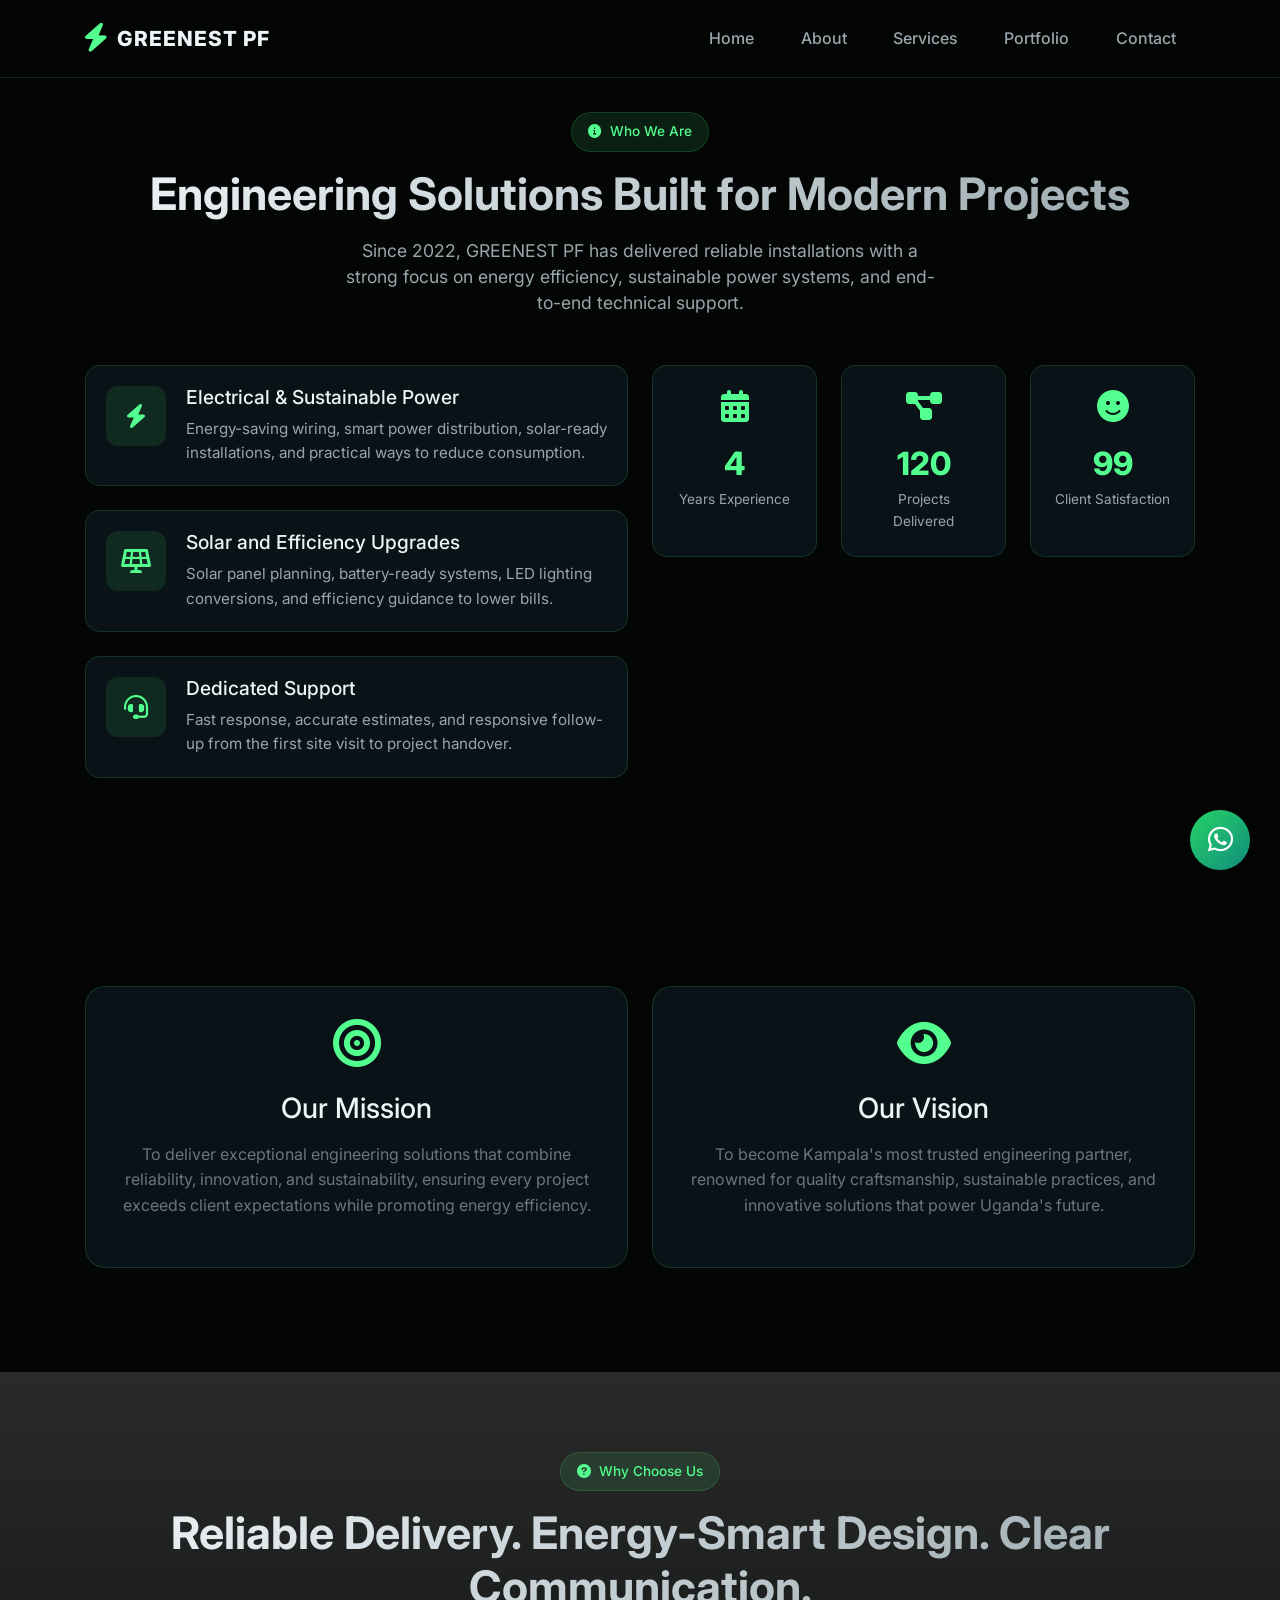
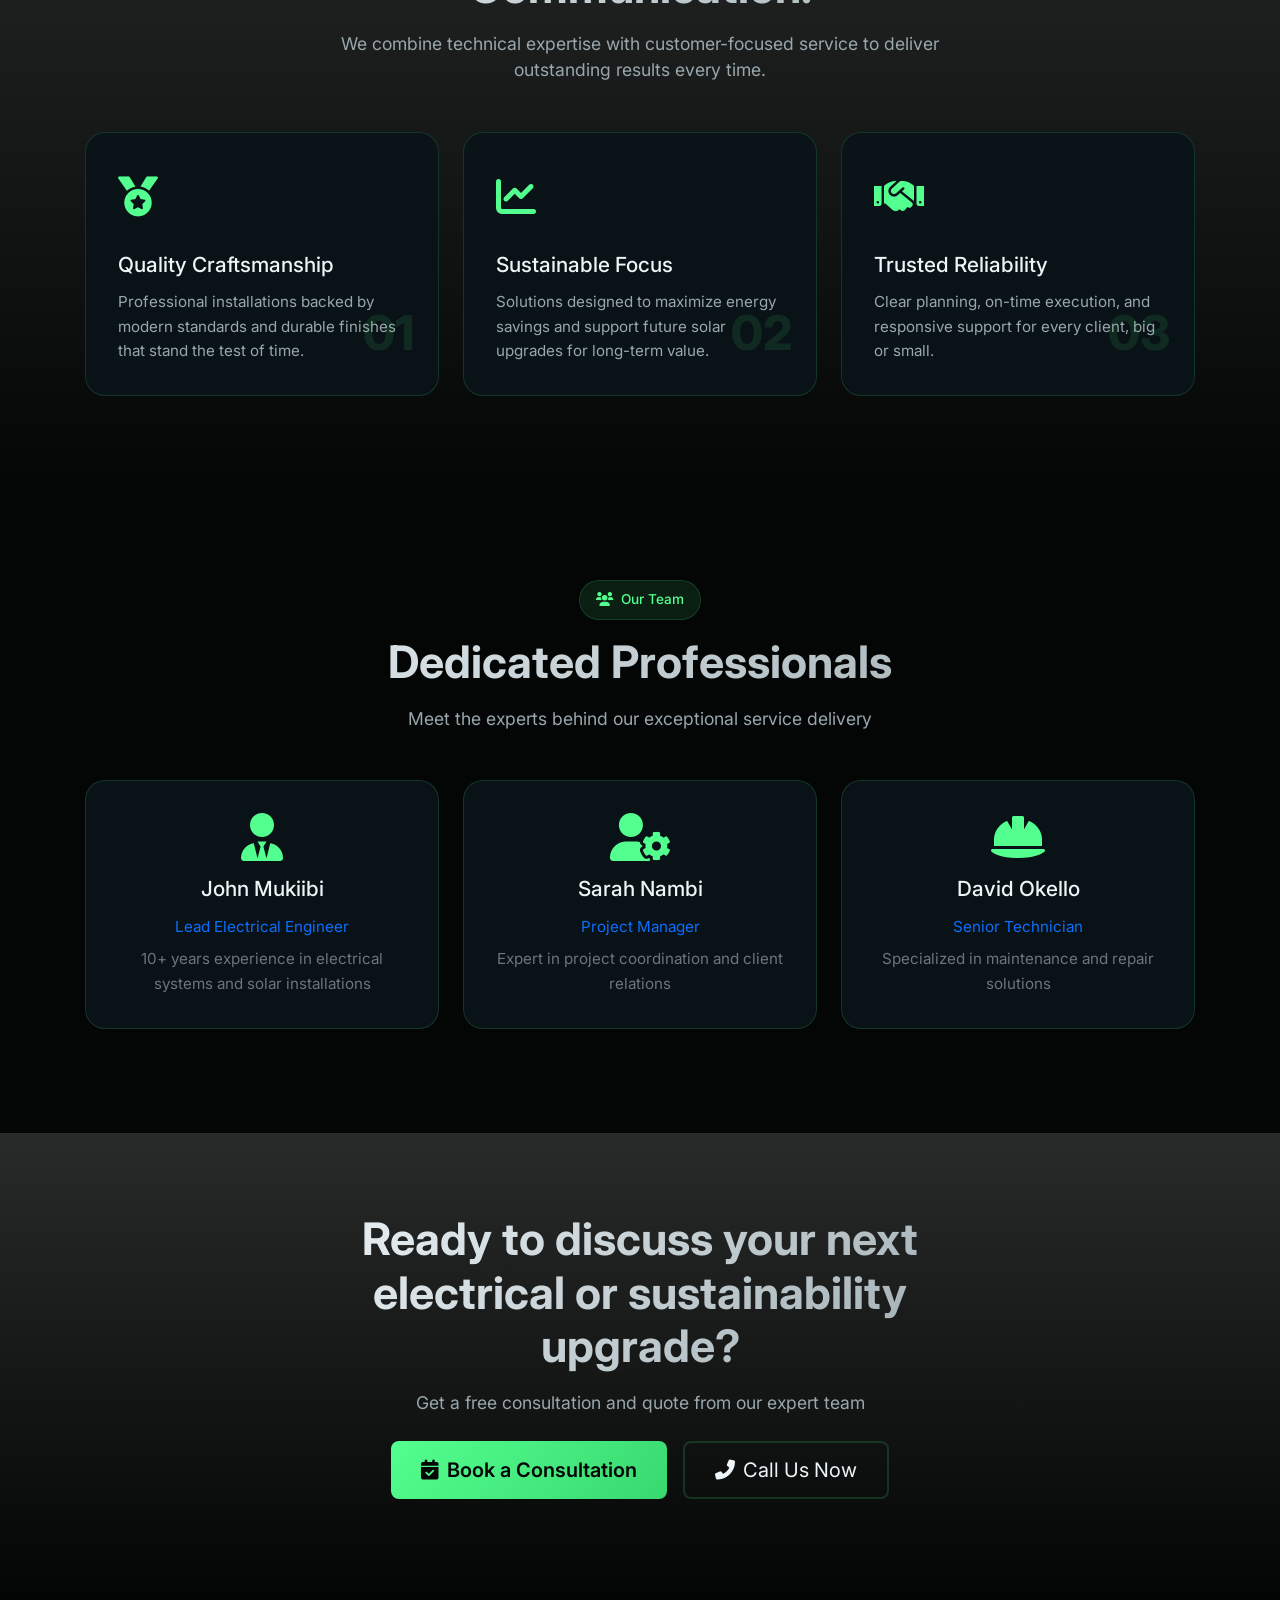
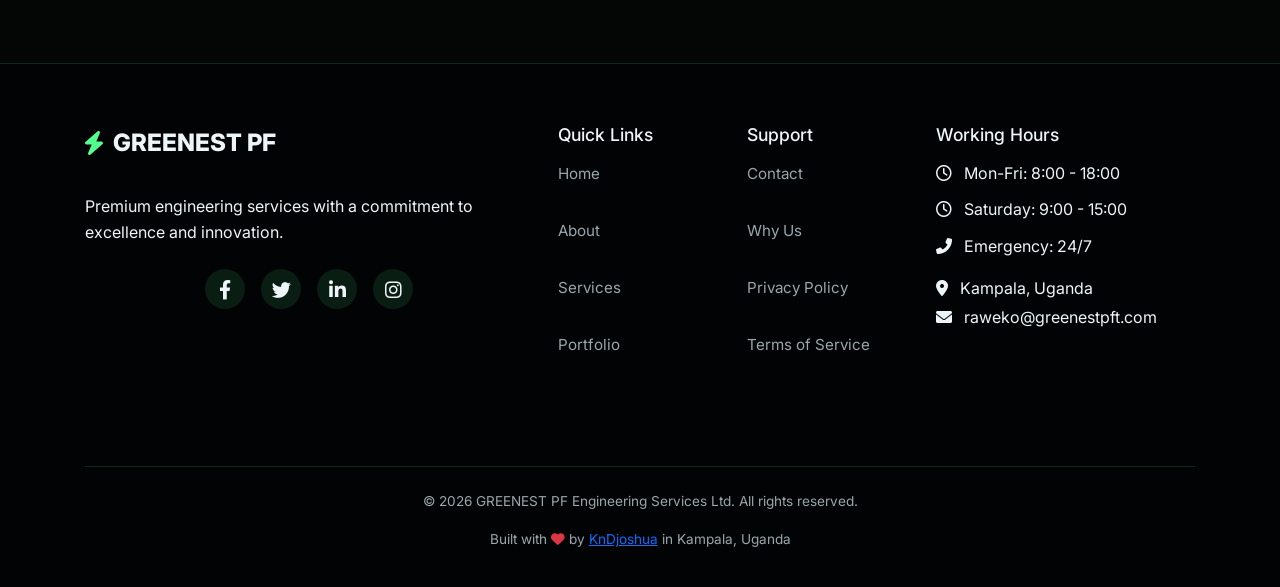
==== commit 12a2cf0e: "Update about.html" ====
--- a/about.html
+++ b/about.html
@@ -67,6 +67,7 @@
     <!-- Navigation -->
     <nav class="navbar navbar-expand-lg fixed-top" id="mainNav">
         <div class="container">
+            <br>
             <a class="navbar-brand" href="index.html" aria-label="GREENEST PF Home">
                 <div class="logo-wrapper">
                     <i class="fas fa-bolt" aria-hidden="true"></i>
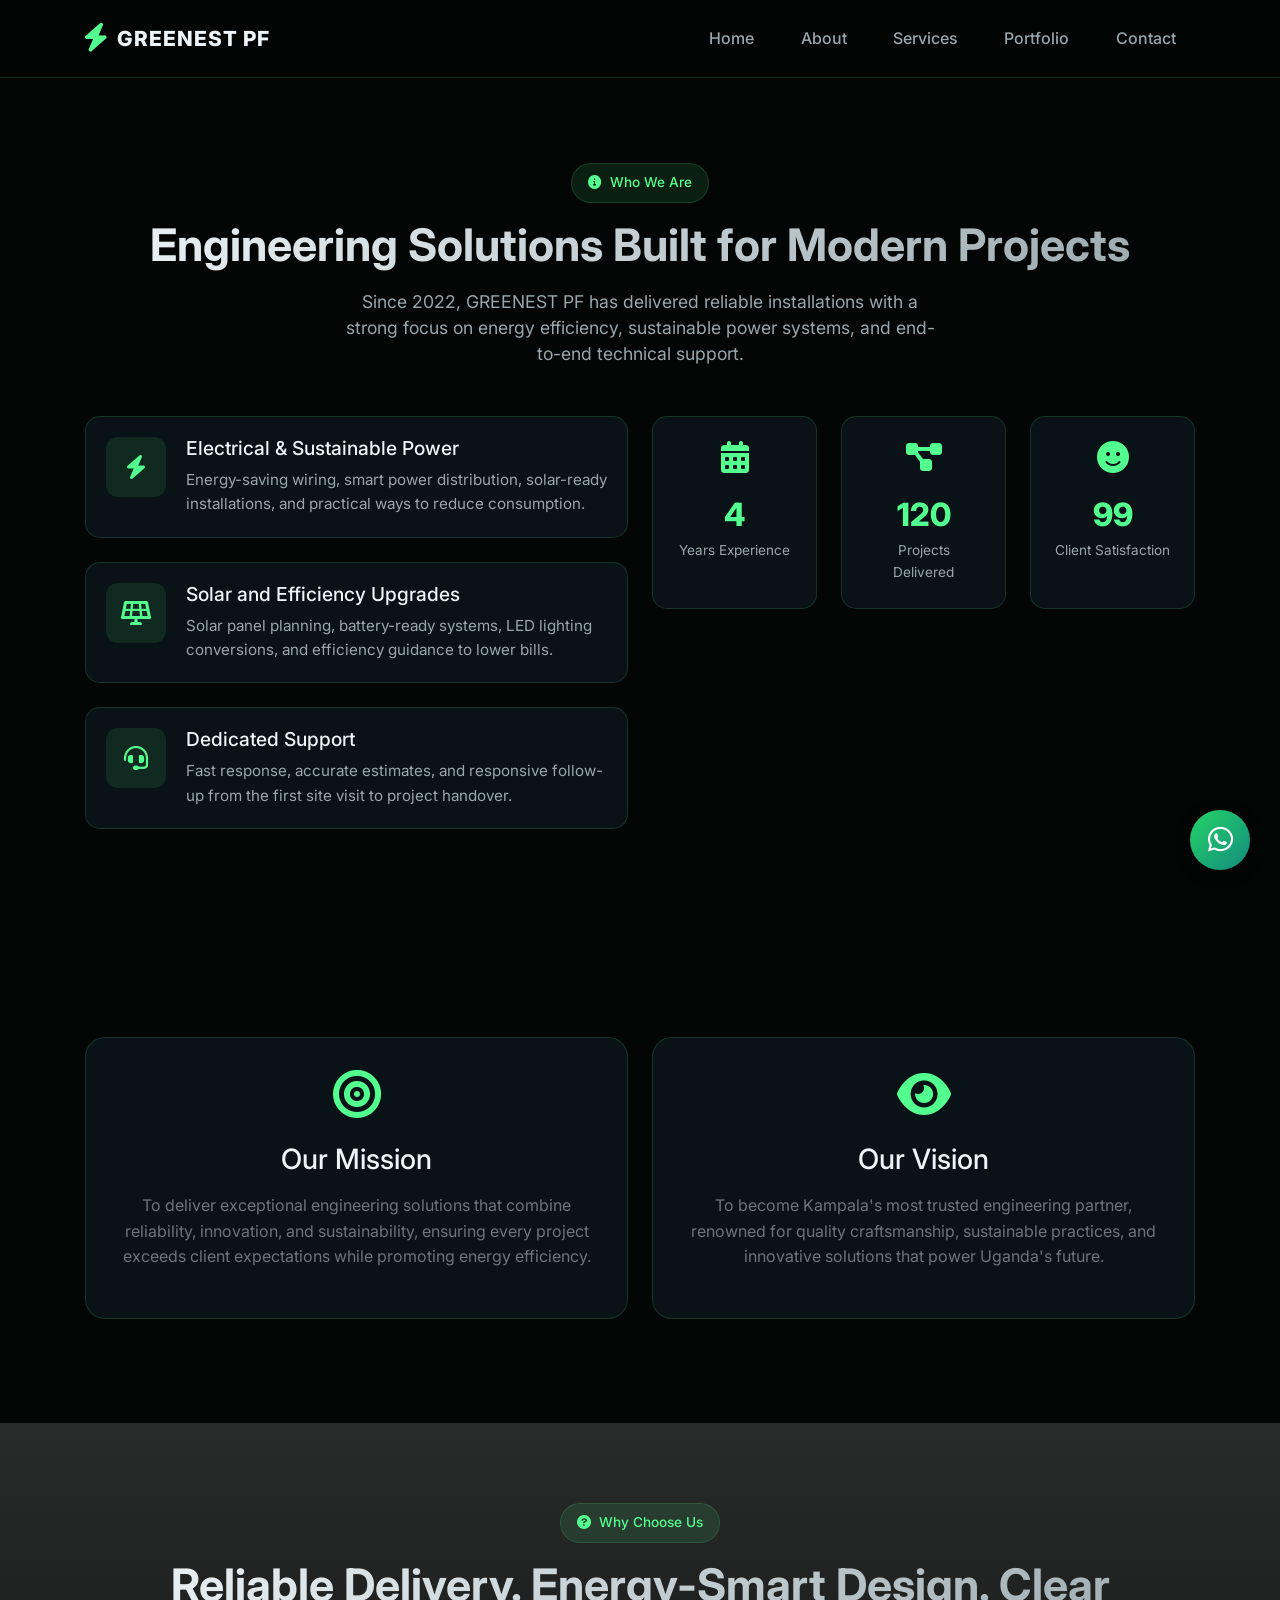
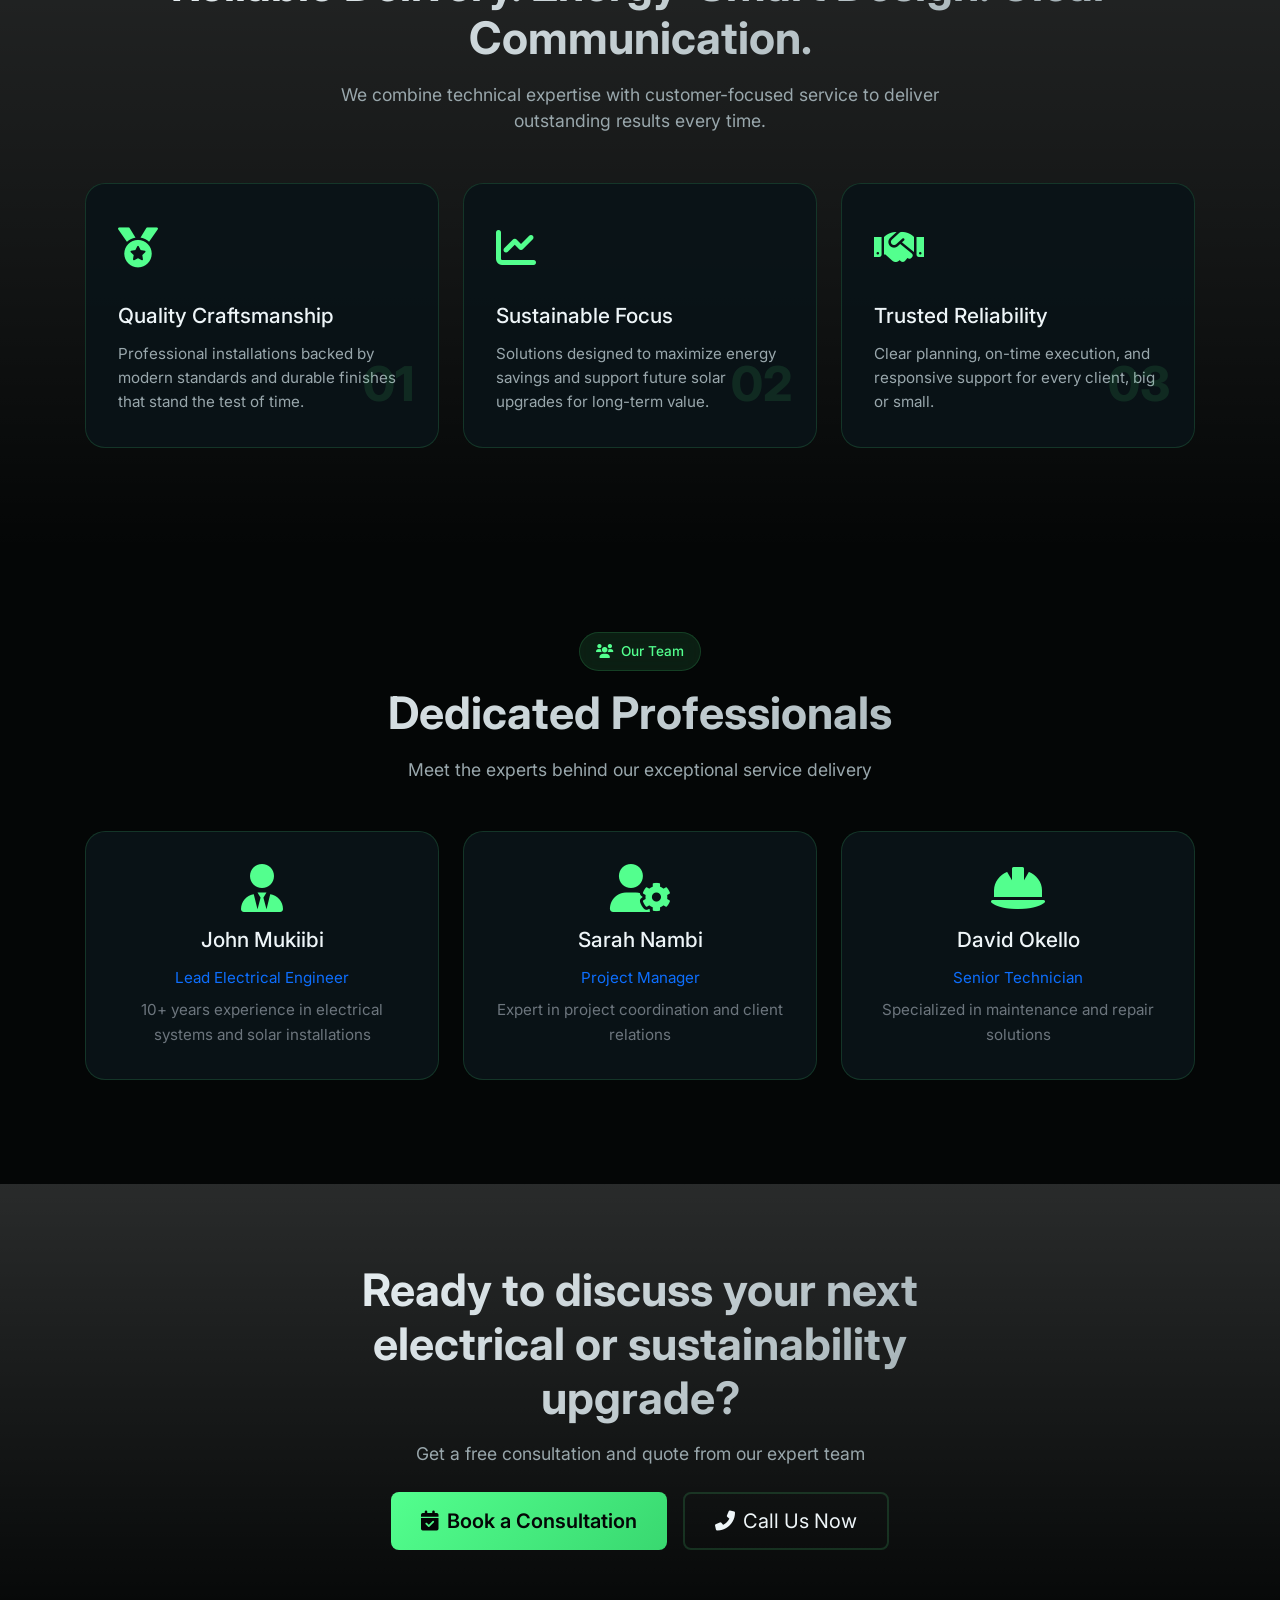
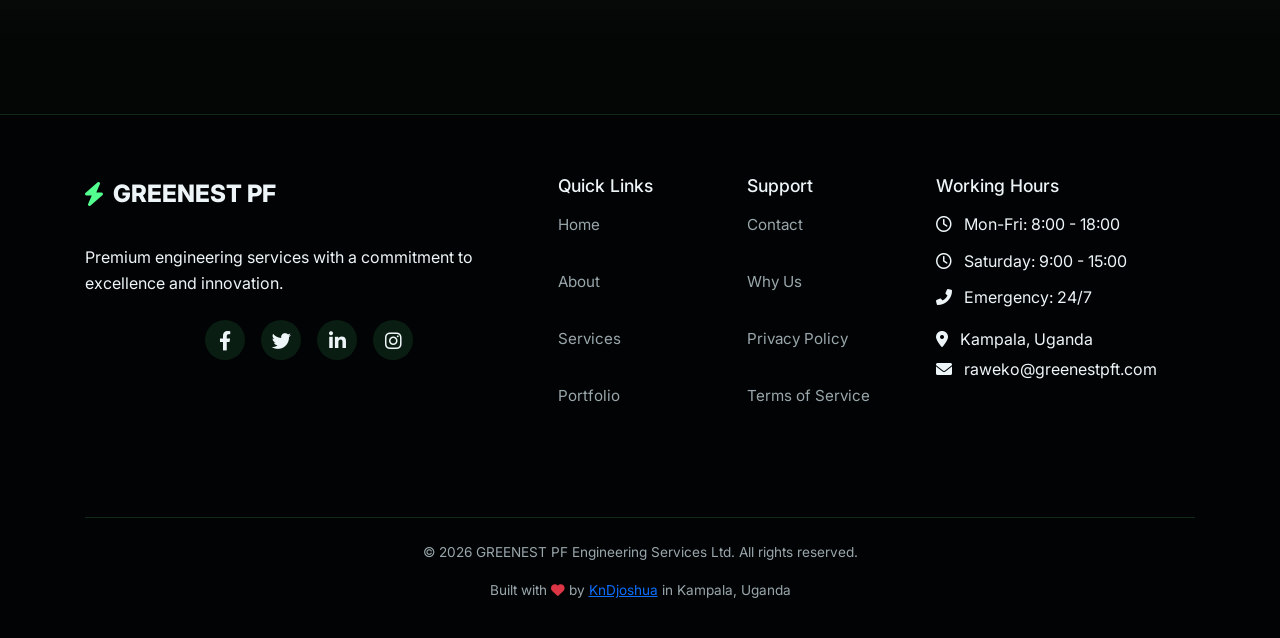
==== commit 683601c6: "Update about.html" ====
--- a/about.html
+++ b/about.html
@@ -94,6 +94,7 @@
         <!-- Hero About Section -->
         <section class="section-padding pt-7" id="about">
             <div class="container">
+                <br><br>
                 <div class="text-center mb-5" data-aos="fade-up">
                     <div class="section-badge d-inline-flex align-items-center mb-3">
                         <i class="fas fa-info-circle me-2" aria-hidden="true"></i>
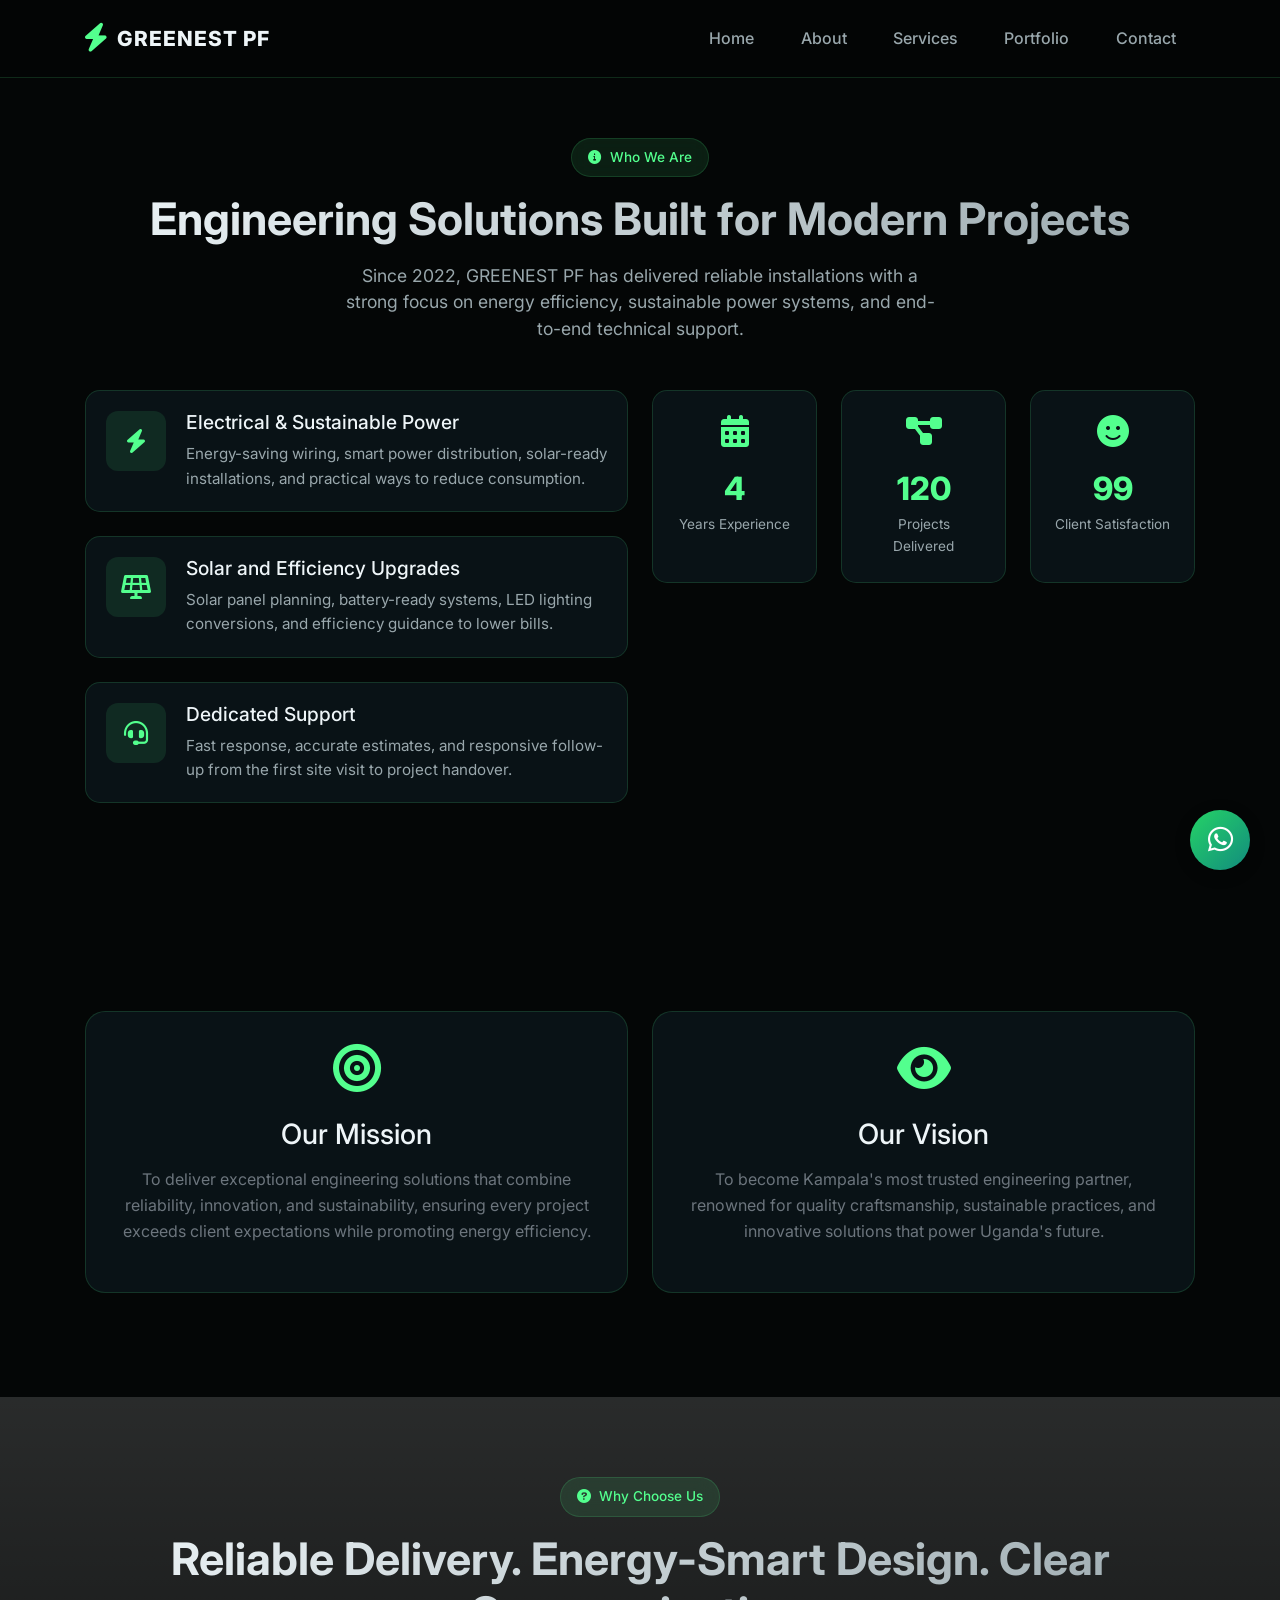
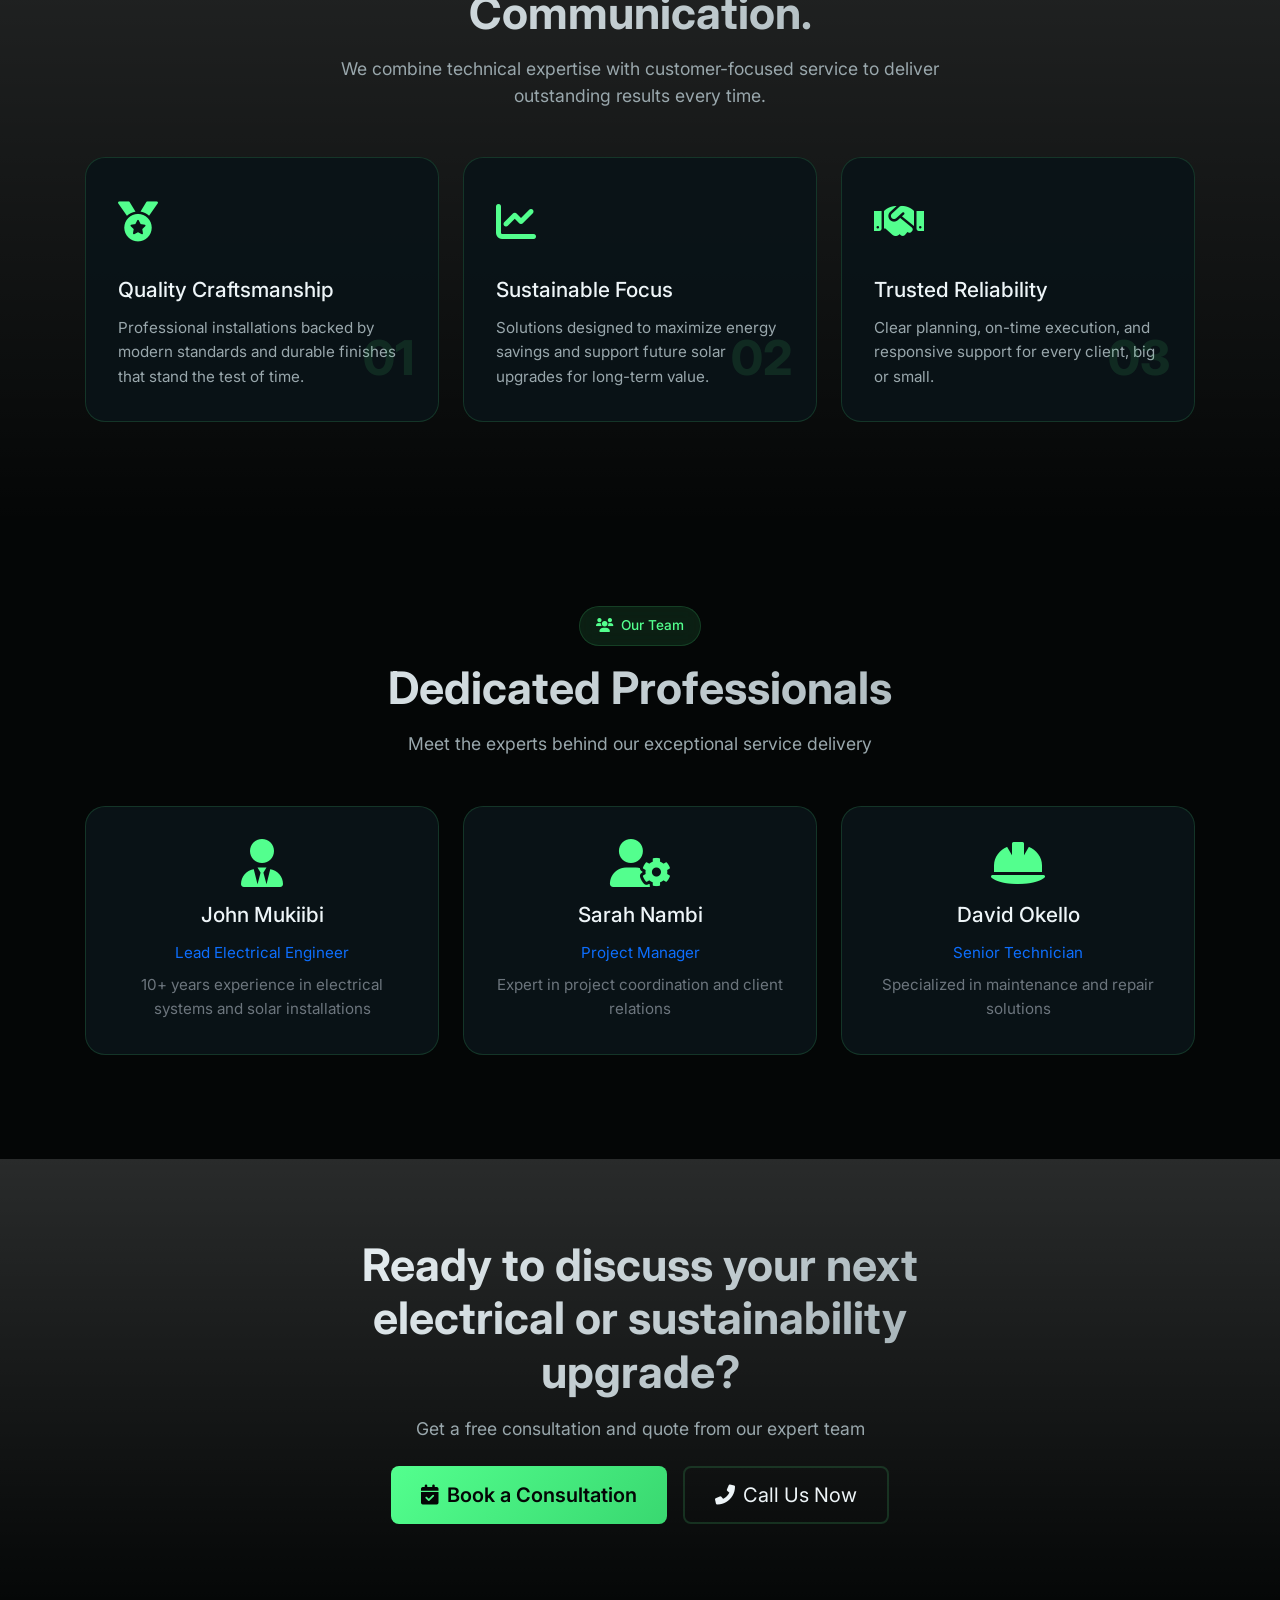
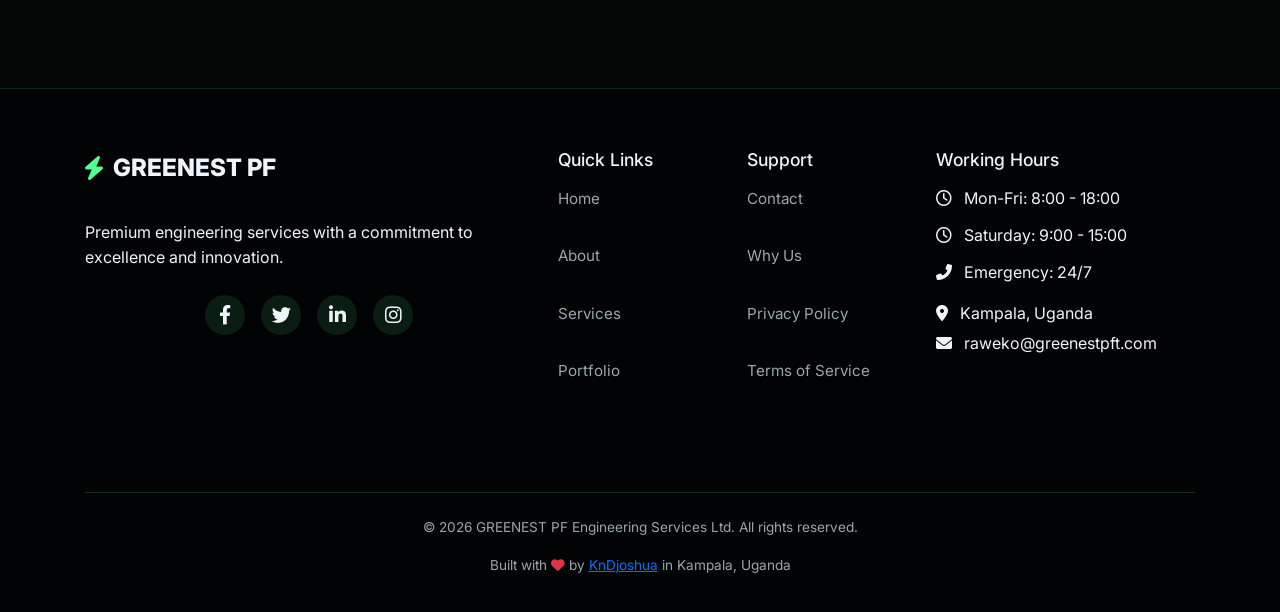
==== commit eab21b76: "Update about.html" ====
--- a/about.html
+++ b/about.html
@@ -94,7 +94,7 @@
         <!-- Hero About Section -->
         <section class="section-padding pt-7" id="about">
             <div class="container">
-                <br><br>
+                <br>
                 <div class="text-center mb-5" data-aos="fade-up">
                     <div class="section-badge d-inline-flex align-items-center mb-3">
                         <i class="fas fa-info-circle me-2" aria-hidden="true"></i>
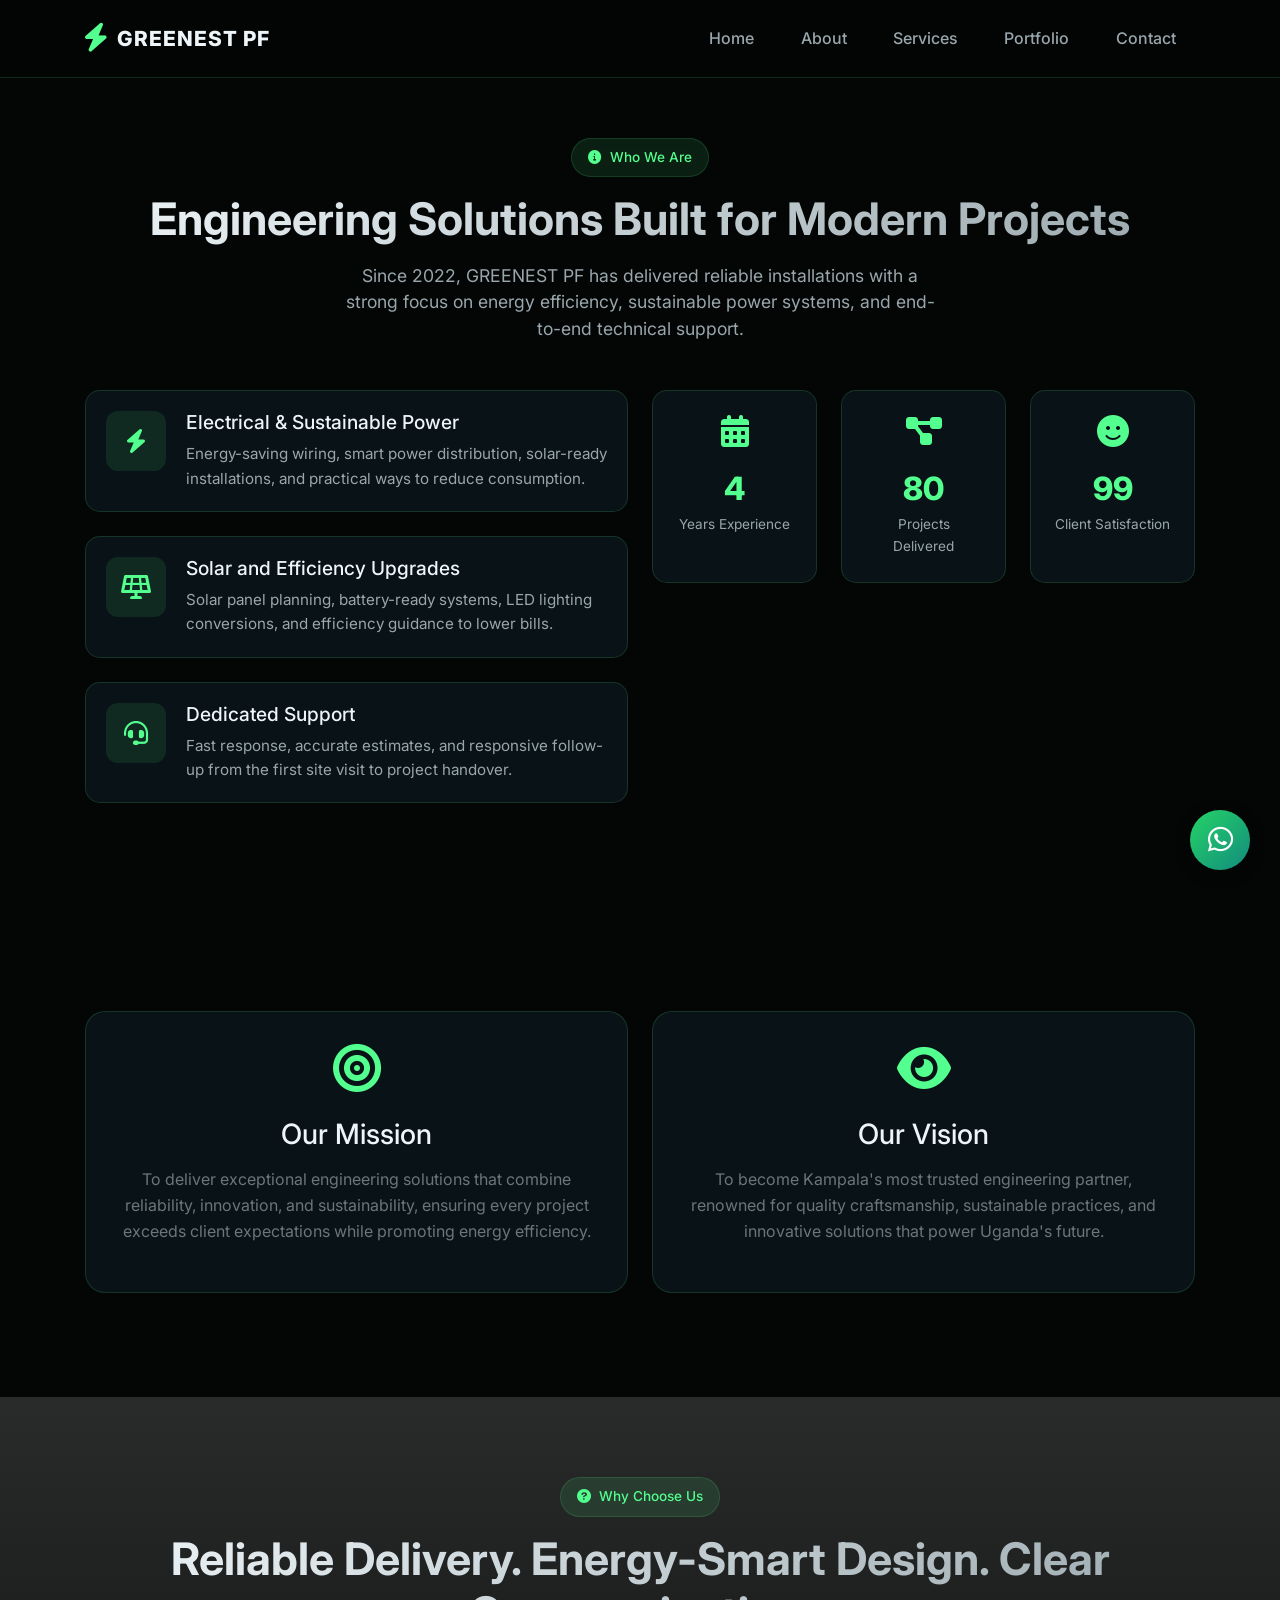
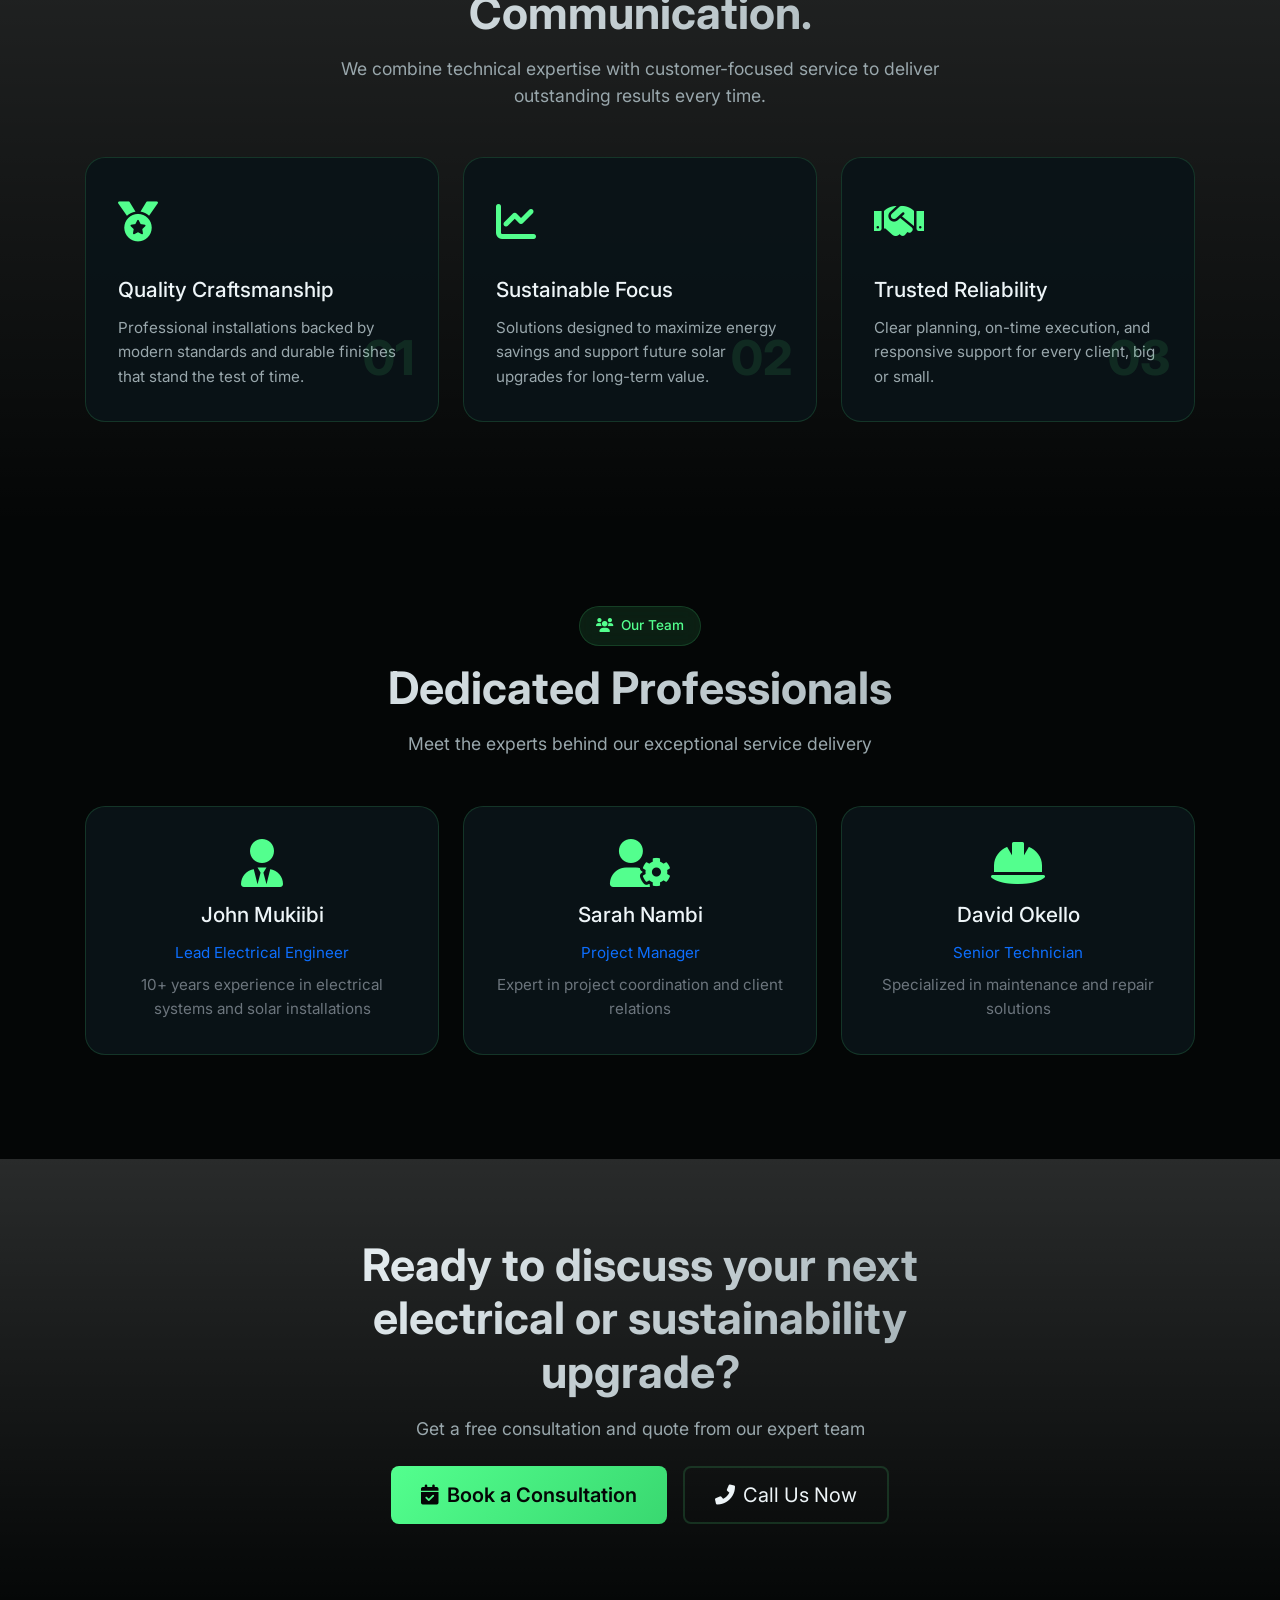
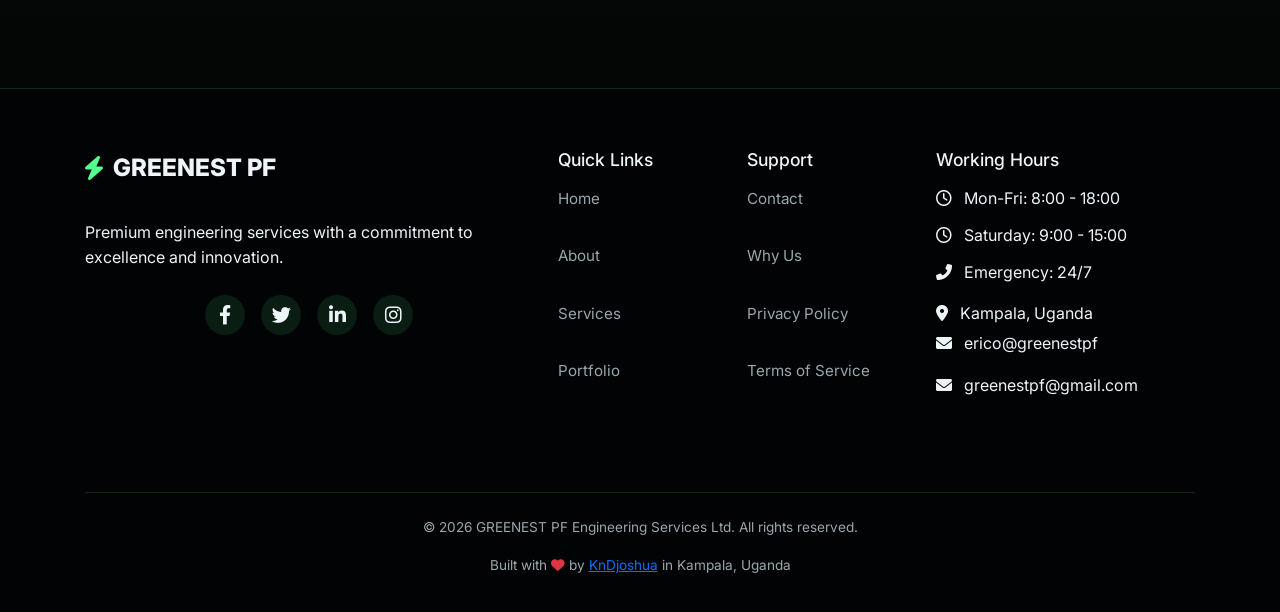
==== commit 255553a9: "Update about.html" ====
--- a/about.html
+++ b/about.html
@@ -9,20 +9,20 @@
     <meta name="keywords" content="engineering, electrical, plumbing, construction, Kampala, Uganda">
     <meta name="author" content="GREENEST PF Engineering Services Ltd">
     <meta name="theme-color" content="#040606">
-    
+
     <!-- Open Graph tags -->
     <meta property="og:title" content="About GREENEST PF | Engineering Excellence in Kampala">
     <meta property="og:description" content="Premium electrical, plumbing, tiling, painting, and fabrication services">
     <meta property="og:type" content="website">
-    
+
     <title>About | GREENEST PF - Engineering Excellence in Kampala</title>
-    
+
     <!-- Preconnect for faster loading -->
     <link rel="preconnect" href="https://cdn.jsdelivr.net">
     <link rel="preconnect" href="https://cdnjs.cloudflare.com">
     <link rel="preconnect" href="https://fonts.googleapis.com">
     <link rel="preconnect" href="https://fonts.gstatic.com" crossorigin>
-    
+
     <link href="https://cdn.jsdelivr.net/npm/bootstrap@5.3.0/dist/css/bootstrap.min.css" rel="stylesheet">
     <link rel="stylesheet" href="https://cdnjs.cloudflare.com/ajax/libs/font-awesome/6.0.0-beta3/css/all.min.css">
     <link
@@ -30,16 +30,18 @@
         rel="stylesheet">
     <link href="https://unpkg.com/aos@2.3.1/dist/aos.css" rel="stylesheet">
     <link rel="stylesheet" href="styles.css">
-    
+
     <!-- Critical CSS for above-the-fold -->
     <style>
         body {
             opacity: 0;
             transition: opacity 0.3s ease;
         }
+
         body.loaded {
             opacity: 1;
         }
+
         .scroll-progress {
             position: fixed;
             top: 0;
@@ -50,9 +52,11 @@
             z-index: 1001;
             transition: width 0.1s ease;
         }
+
         .pt-7 {
             padding-top: 7rem;
         }
+
         @media (max-width: 768px) {
             .pt-7 {
                 padding-top: 5rem;
@@ -148,7 +152,7 @@
                             <div class="col-md-4 col-6">
                                 <div class="stats-card text-center">
                                     <i class="fas fa-project-diagram stats-icon" aria-hidden="true"></i>
-                                    <div class="stats-number" data-count="120">0</div>
+                                    <div class="stats-number" data-count="80">0</div>
                                     <div class="stats-label">Projects Delivered</div>
                                 </div>
                             </div>
@@ -175,7 +179,9 @@
                                 <i class="fas fa-bullseye" style="font-size: 3rem; color: var(--primary);"></i>
                             </div>
                             <h3 class="text-center mb-3">Our Mission</h3>
-                            <p class="text-center text-secondary">To deliver exceptional engineering solutions that combine reliability, innovation, and sustainability, ensuring every project exceeds client expectations while promoting energy efficiency.</p>
+                            <p class="text-center text-secondary">To deliver exceptional engineering solutions that
+                                combine reliability, innovation, and sustainability, ensuring every project exceeds
+                                client expectations while promoting energy efficiency.</p>
                         </div>
                     </div>
                     <div class="col-md-6" data-aos="fade-up" data-aos-delay="100">
@@ -184,7 +190,9 @@
                                 <i class="fas fa-eye" style="font-size: 3rem; color: var(--primary);"></i>
                             </div>
                             <h3 class="text-center mb-3">Our Vision</h3>
-                            <p class="text-center text-secondary">To become Kampala's most trusted engineering partner, renowned for quality craftsmanship, sustainable practices, and innovative solutions that power Uganda's future.</p>
+                            <p class="text-center text-secondary">To become Kampala's most trusted engineering partner,
+                                renowned for quality craftsmanship, sustainable practices, and innovative solutions that
+                                power Uganda's future.</p>
                         </div>
                     </div>
                 </div>
@@ -200,14 +208,16 @@
                         <span>Why Choose Us</span>
                     </div>
                     <h2 class="section-title mb-3">Reliable Delivery. Energy-Smart Design. Clear Communication.</h2>
-                    <p class="section-subtitle mx-auto">We combine technical expertise with customer-focused service to deliver outstanding results every time.</p>
+                    <p class="section-subtitle mx-auto">We combine technical expertise with customer-focused service to
+                        deliver outstanding results every time.</p>
                 </div>
                 <div class="row g-4">
                     <div class="col-md-4 col-12" data-aos="fade-up" data-aos-delay="0">
                         <div class="why-card h-100">
                             <div class="why-icon"><i class="fas fa-medal" aria-hidden="true"></i></div>
                             <h3>Quality Craftsmanship</h3>
-                            <p>Professional installations backed by modern standards and durable finishes that stand the test of time.</p>
+                            <p>Professional installations backed by modern standards and durable finishes that stand the
+                                test of time.</p>
                             <div class="why-number">01</div>
                         </div>
                     </div>
@@ -215,7 +225,8 @@
                         <div class="why-card h-100">
                             <div class="why-icon"><i class="fas fa-chart-line" aria-hidden="true"></i></div>
                             <h3>Sustainable Focus</h3>
-                            <p>Solutions designed to maximize energy savings and support future solar upgrades for long-term value.</p>
+                            <p>Solutions designed to maximize energy savings and support future solar upgrades for
+                                long-term value.</p>
                             <div class="why-number">02</div>
                         </div>
                     </div>
@@ -223,7 +234,8 @@
                         <div class="why-card h-100">
                             <div class="why-icon"><i class="fas fa-handshake" aria-hidden="true"></i></div>
                             <h3>Trusted Reliability</h3>
-                            <p>Clear planning, on-time execution, and responsive support for every client, big or small.</p>
+                            <p>Clear planning, on-time execution, and responsive support for every client, big or small.
+                            </p>
                             <div class="why-number">03</div>
                         </div>
                     </div>
@@ -245,15 +257,18 @@
                 <div class="row g-4">
                     <div class="col-md-4 col-12" data-aos="fade-up" data-aos-delay="0">
                         <div class="service-card text-center">
-                            <i class="fas fa-user-tie" style="font-size: 3rem; color: var(--primary); margin-bottom: 1rem;"></i>
+                            <i class="fas fa-user-tie"
+                                style="font-size: 3rem; color: var(--primary); margin-bottom: 1rem;"></i>
                             <h3>John Mukiibi</h3>
                             <p class="text-primary mb-2">Lead Electrical Engineer</p>
-                            <p class="text-secondary small">10+ years experience in electrical systems and solar installations</p>
+                            <p class="text-secondary small">10+ years experience in electrical systems and solar
+                                installations</p>
                         </div>
                     </div>
                     <div class="col-md-4 col-12" data-aos="fade-up" data-aos-delay="100">
                         <div class="service-card text-center">
-                            <i class="fas fa-user-cog" style="font-size: 3rem; color: var(--primary); margin-bottom: 1rem;"></i>
+                            <i class="fas fa-user-cog"
+                                style="font-size: 3rem; color: var(--primary); margin-bottom: 1rem;"></i>
                             <h3>Sarah Nambi</h3>
                             <p class="text-primary mb-2">Project Manager</p>
                             <p class="text-secondary small">Expert in project coordination and client relations</p>
@@ -261,7 +276,8 @@
                     </div>
                     <div class="col-md-4 col-12" data-aos="fade-up" data-aos-delay="200">
                         <div class="service-card text-center">
-                            <i class="fas fa-hard-hat" style="font-size: 3rem; color: var(--primary); margin-bottom: 1rem;"></i>
+                            <i class="fas fa-hard-hat"
+                                style="font-size: 3rem; color: var(--primary); margin-bottom: 1rem;"></i>
                             <h3>David Okello</h3>
                             <p class="text-primary mb-2">Senior Technician</p>
                             <p class="text-secondary small">Specialized in maintenance and repair solutions</p>
@@ -276,8 +292,10 @@
             <div class="container">
                 <div class="row justify-content-center">
                     <div class="col-lg-8">
-                        <h3 class="section-title mb-3">Ready to discuss your next electrical or sustainability upgrade?</h3>
-                        <p class="section-subtitle mx-auto mb-4">Get a free consultation and quote from our expert team</p>
+                        <h3 class="section-title mb-3">Ready to discuss your next electrical or sustainability upgrade?
+                        </h3>
+                        <p class="section-subtitle mx-auto mb-4">Get a free consultation and quote from our expert team
+                        </p>
                         <div class="d-flex flex-wrap justify-content-center gap-3">
                             <button type="button" class="btn btn-primary btn-lg open-booking">
                                 <i class="fas fa-calendar-check me-2" aria-hidden="true"></i>Book a Consultation
@@ -297,7 +315,8 @@
         <div class="container">
             <div class="row g-4">
                 <div class="col-lg-5 col-md-12">
-                    <div class="footer-brand"><i class="fas fa-bolt" aria-hidden="true"></i><span>GREENEST PF</span></div>
+                    <div class="footer-brand"><i class="fas fa-bolt" aria-hidden="true"></i><span>GREENEST PF</span>
+                    </div>
                     <p class="mt-3">Premium engineering services with a commitment to excellence and innovation.</p>
                     <div class="social-links mt-4">
                         <a href="#" aria-label="Facebook"><i class="fab fa-facebook-f"></i></a>
@@ -333,20 +352,24 @@
                     </ul>
                     <div class="mt-3">
                         <p class="mb-1"><i class="fas fa-map-marker-alt me-2"></i> Kampala, Uganda</p>
-                        <p><i class="fas fa-envelope me-2"></i> raweko@greenestpft.com</p>
+                        <p><i class="fas fa-envelope me-2"></i> erico@greenestpf</p>
+                        <p><i class="fas fa-envelope me-2"></i> greenestpf@gmail.com</p>
                     </div>
                 </div>
             </div>
 
             <div class="footer-bottom text-center mt-5 pt-4">
                 <p>&copy; 2026 GREENEST PF Engineering Services Ltd. All rights reserved.</p>
-                <p class="mt-2">Built with <i class="fas fa-heart text-danger"></i> by <a href="https://kndjoshua.github.io/KnD/" target="_blank" rel="noopener noreferrer">KnDjoshua</a> in Kampala, Uganda</p>
+                <p class="mt-2">Built with <i class="fas fa-heart text-danger"></i> by <a
+                        href="https://kndjoshua.github.io/KnD/" target="_blank" rel="noopener noreferrer">KnDjoshua</a>
+                    in Kampala, Uganda</p>
             </div>
         </div>
     </footer>
 
     <!-- WhatsApp Float Button -->
-    <a href="https://wa.me/256783756775" class="whatsapp-float" target="_blank" rel="noopener noreferrer" aria-label="Chat on WhatsApp">
+    <a href="https://wa.me/256783756775" class="whatsapp-float" target="_blank" rel="noopener noreferrer"
+        aria-label="Chat on WhatsApp">
         <i class="fab fa-whatsapp" aria-hidden="true"></i>
         <span class="whatsapp-tooltip">Chat with us</span>
     </a>
@@ -359,7 +382,7 @@
             </button>
             <div class="modal-header">
                 <h3 id="modalTitle">Book a Consultation</h3>
-                <p>Send your booking request directly to raweko@greenestpft.com</p>
+                <p>Send your booking request directly to greenestpf@gmail.com</p>
             </div>
             <form id="bookingForm" class="booking-form">
                 <div class="row g-3">
@@ -409,10 +432,10 @@
     <script src="https://cdn.jsdelivr.net/npm/bootstrap@5.3.0/dist/js/bootstrap.bundle.min.js" defer></script>
     <script src="https://unpkg.com/aos@2.3.1/dist/aos.js" defer></script>
     <script src="script.js" defer></script>
-    
+
     <!-- Fallback initialization -->
     <script>
-        window.addEventListener('load', function() {
+        window.addEventListener('load', function () {
             if (typeof AOS !== 'undefined') {
                 AOS.refresh();
             }
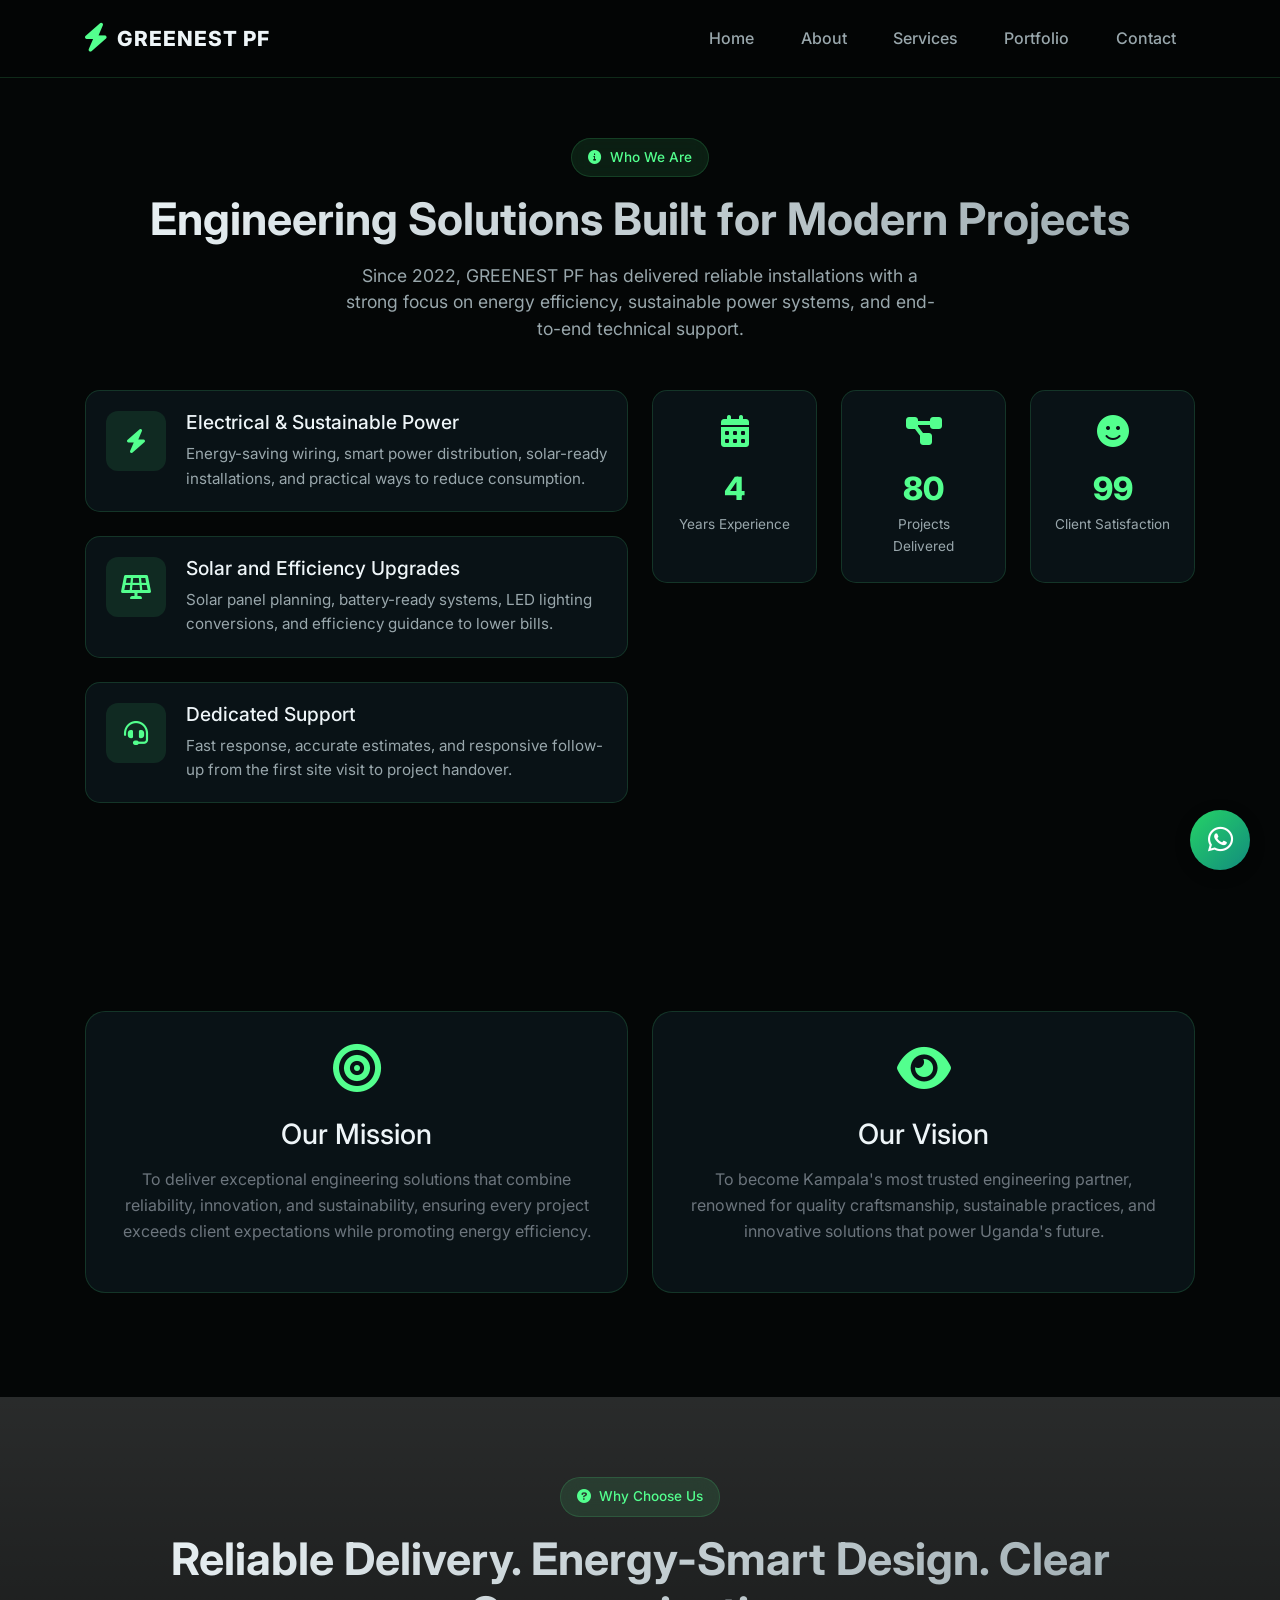
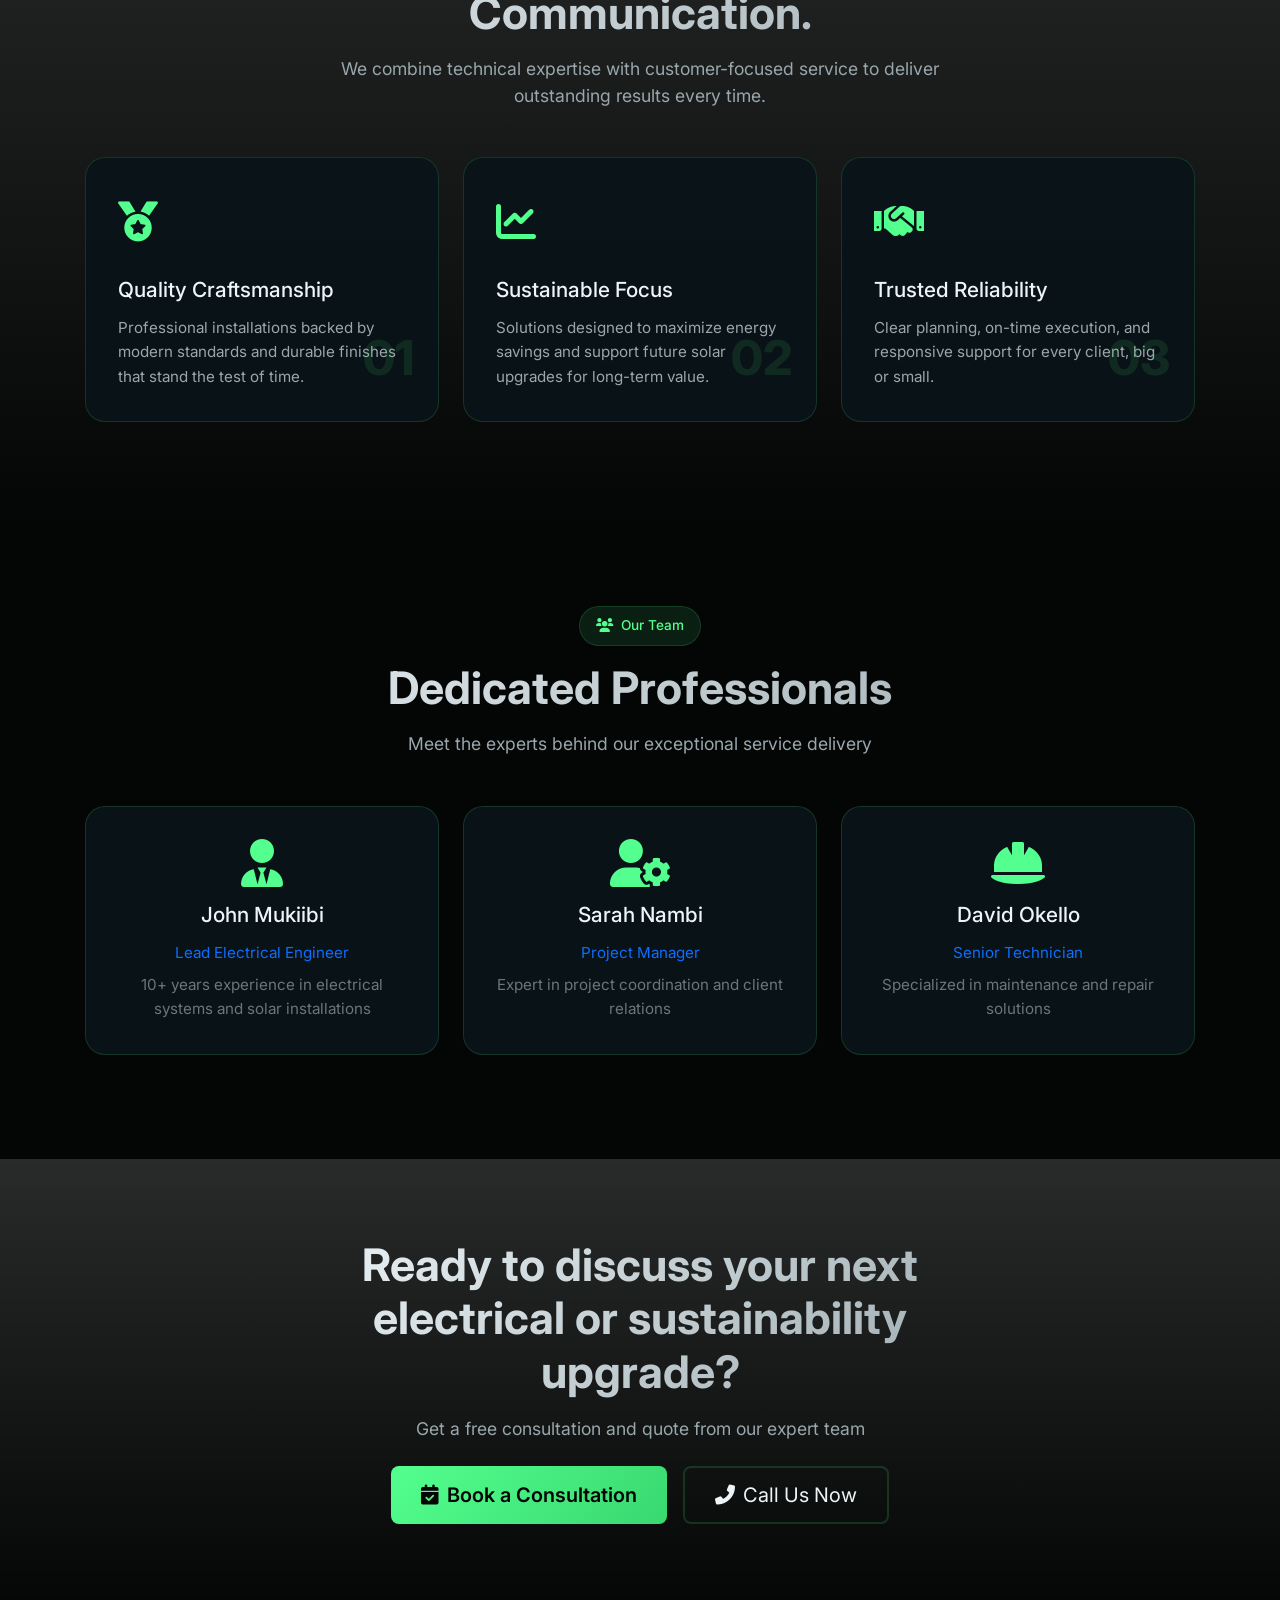
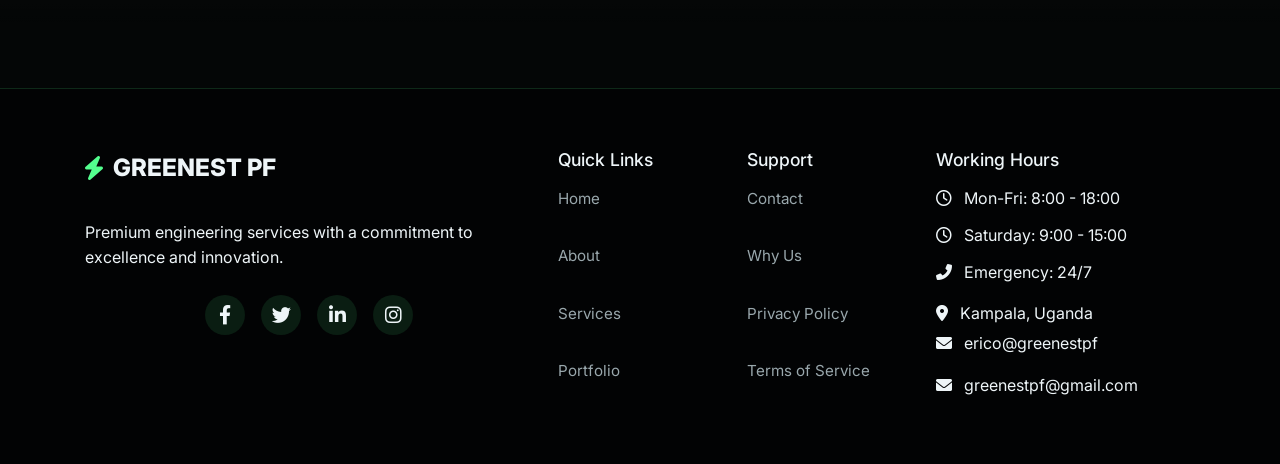
==== commit 56e1ce02: "Update about.html" ====
--- a/about.html
+++ b/about.html
@@ -358,13 +358,13 @@
                 </div>
             </div>
 
-            <div class="footer-bottom text-center mt-5 pt-4">
+            <!-- <div class="footer-bottom text-center mt-5 pt-4">
                 <p>&copy; 2026 GREENEST PF Engineering Services Ltd. All rights reserved.</p>
                 <p class="mt-2">Built with <i class="fas fa-heart text-danger"></i> by <a
                         href="https://kndjoshua.github.io/KnD/" target="_blank" rel="noopener noreferrer">KnDjoshua</a>
                     in Kampala, Uganda</p>
             </div>
-        </div>
+        </div> -->
     </footer>
 
     <!-- WhatsApp Float Button -->
